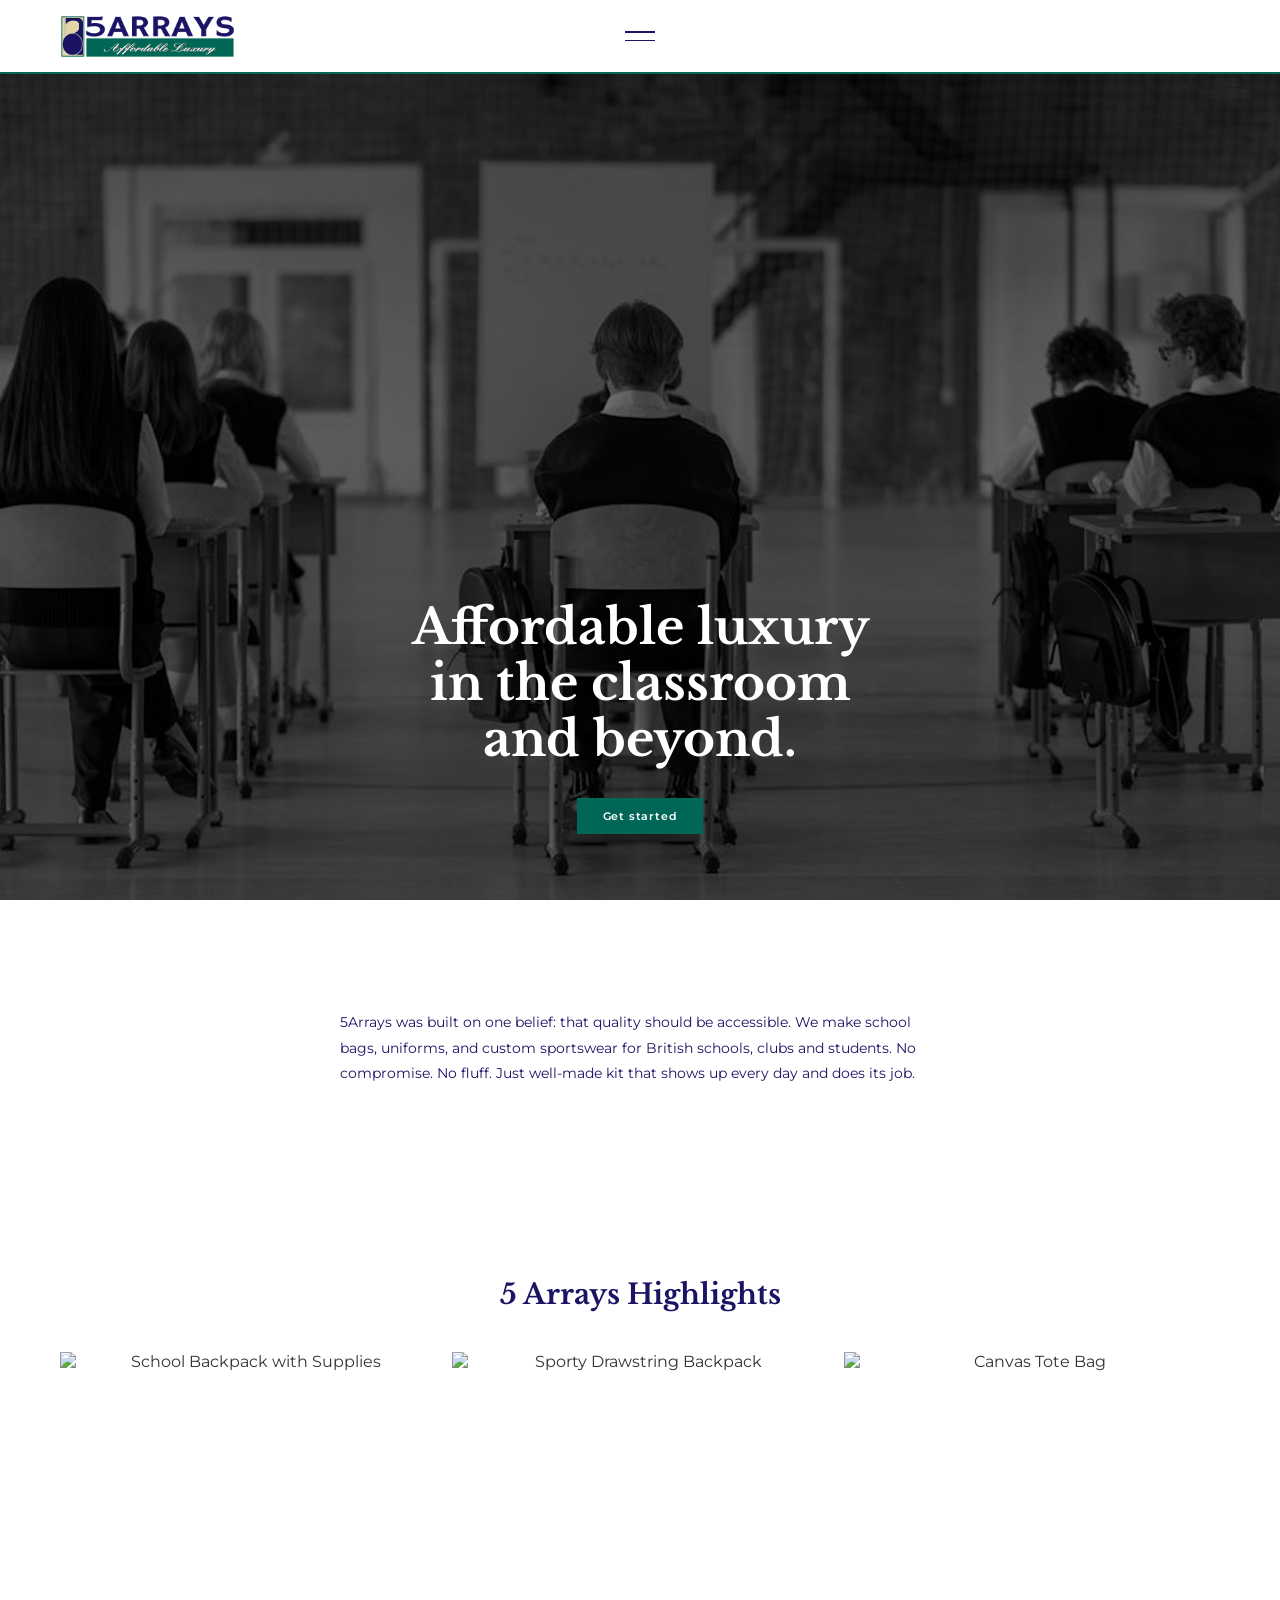
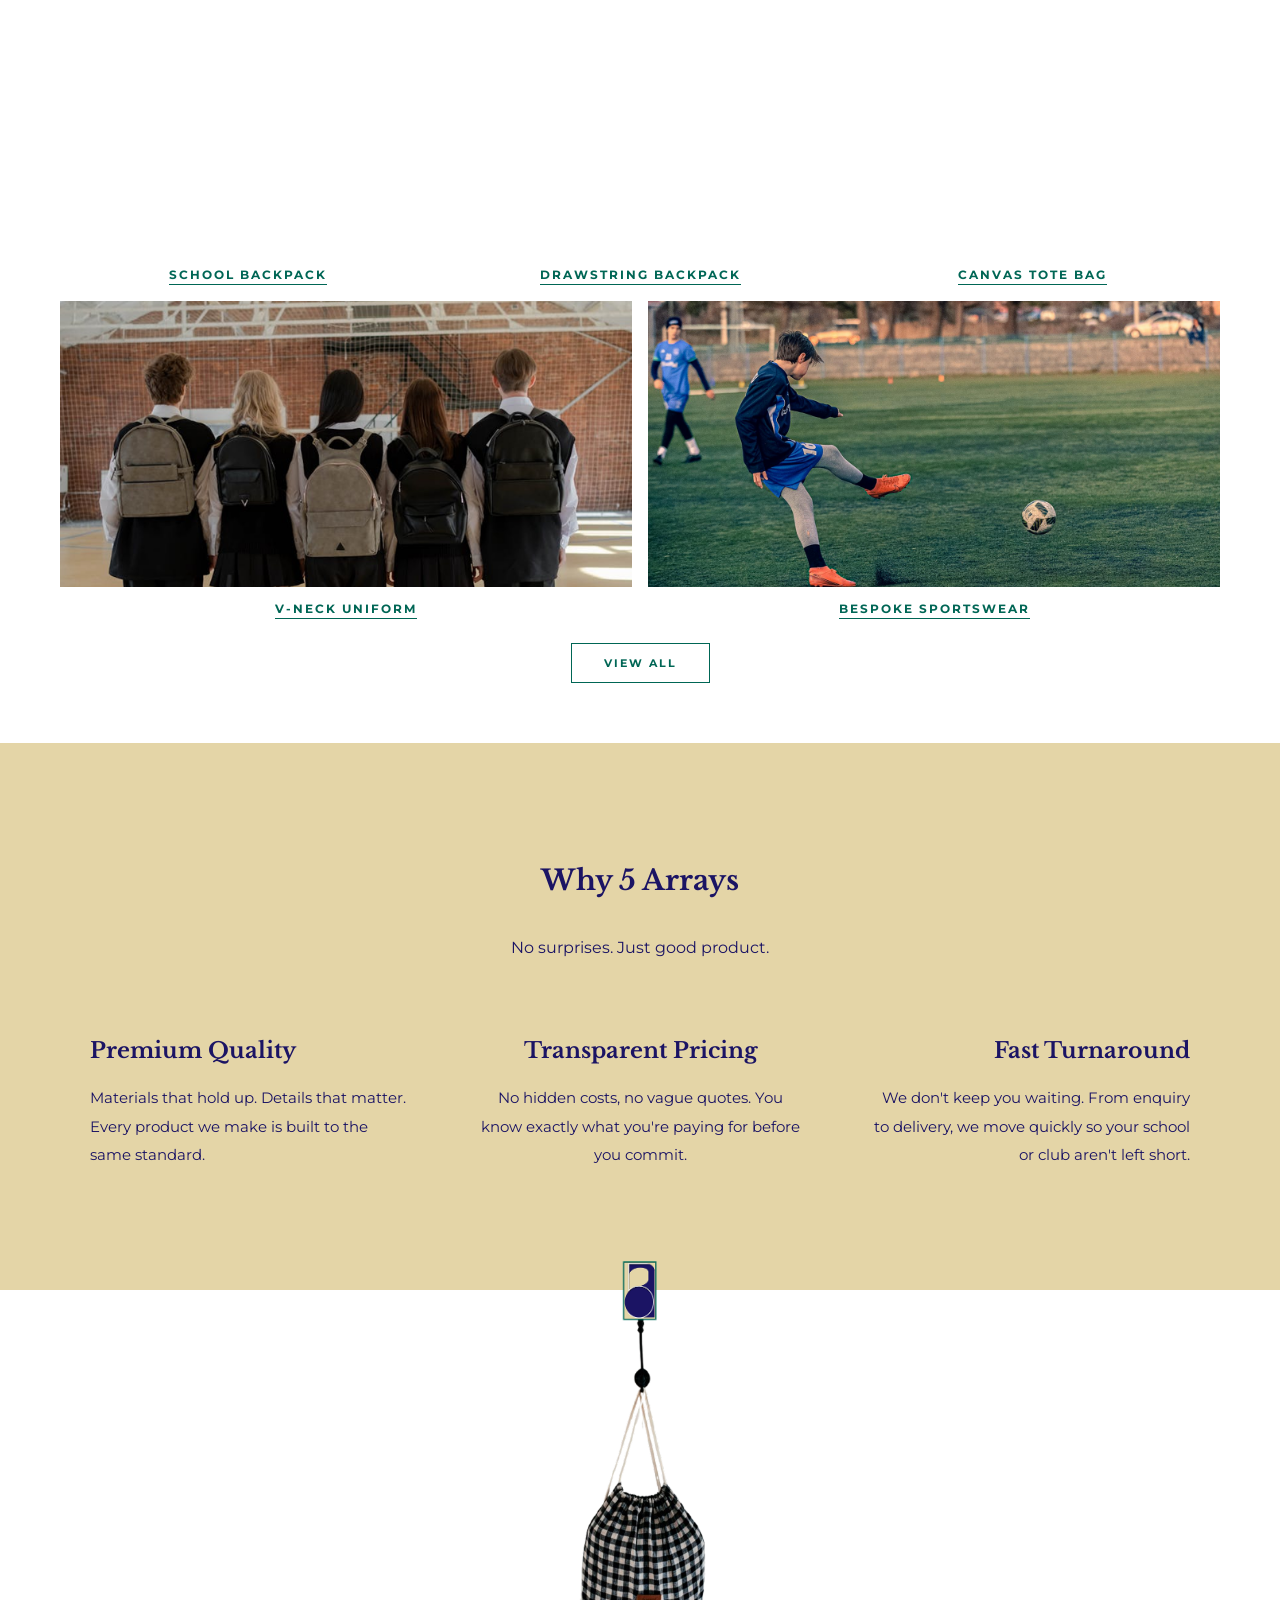
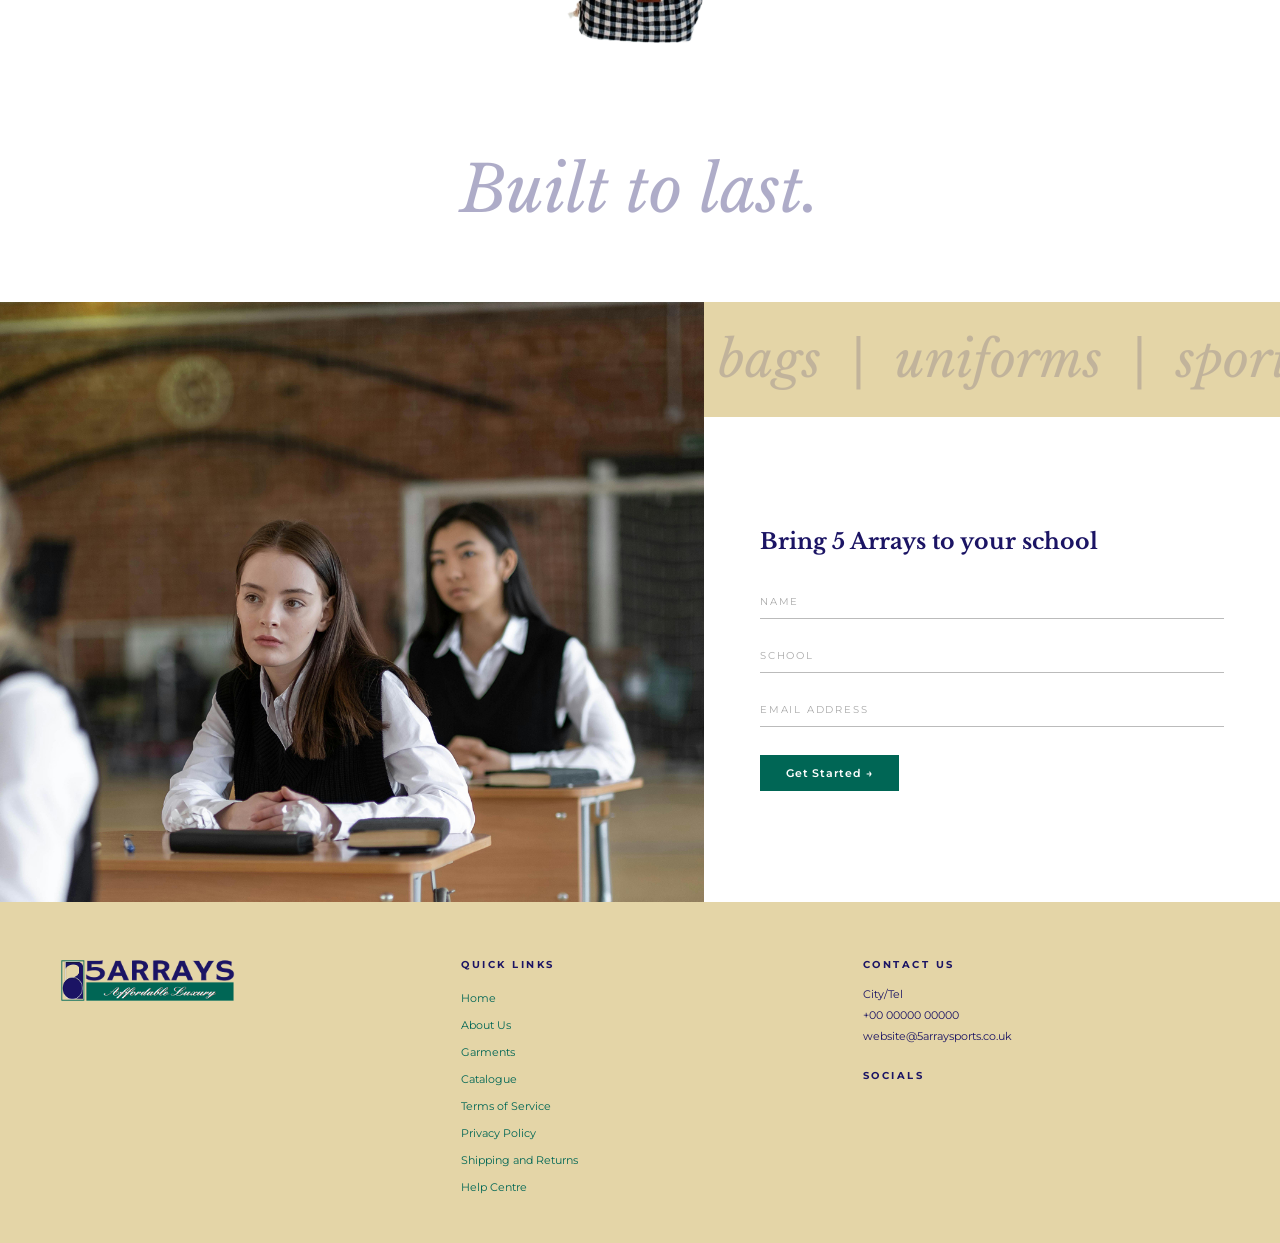
==== index.html @ 2df1a50a "Initial commit — 5 Arrays home page Full home page build: hero, highlights (Pexels bag photos), why " ====
<!DOCTYPE html>
<html lang="en">
<head>
  <meta charset="UTF-8">
  <meta name="viewport" content="width=device-width, initial-scale=1.0">
  <title>5 Arrays – Affordable Luxury</title>
  <link rel="icon" href="img/favicon.png" type="image/png">
  <link rel="preconnect" href="https://fonts.googleapis.com">
  <link rel="preconnect" href="https://fonts.gstatic.com" crossorigin>
  <link href="https://fonts.googleapis.com/css2?family=Libre+Baskerville:ital,wght@0,400;0,700;1,400&family=Montserrat:wght@300;400;500;600;700&display=swap" rel="stylesheet">
  <link rel="stylesheet" href="css/global.css">
  <link rel="stylesheet" href="css/home.css">
</head>
<body>

  <!-- ── NAV ── -->
  <nav class="nav">
    <div class="nav-logo">
      <img src="img/logo.png" alt="5 Arrays – Affordable Luxury">
    </div>
    <div class="nav-center">
      <button class="nav-hamburger" id="menuOpen" aria-label="Open navigation menu">
        <span></span>
        <span></span>
      </button>
    </div>
    <div class="nav-right"></div>
  </nav>

  <!-- ── MENU OVERLAY ── -->
  <div class="menu-overlay" id="menuOverlay" aria-hidden="true" role="dialog" aria-label="Navigation menu">

    <!-- White panel slides from top -->
    <div class="menu-panel">

      <!-- Left: portrait image -->
      <div class="menu-img">
        <img src="img/homeseven.png" alt="5 Arrays students in uniform">
      </div>

      <!-- Right: navigation links -->
      <nav class="menu-nav" aria-label="Main menu">
        <a href="index.html"   class="menu-link">Home</a>
        <a href="about.html"   class="menu-link">About Us</a>
        <a href="contact.html" class="menu-link">Contact Us</a>
        <a href="shop.html"    class="menu-link">Shop</a>
      </nav>

      <!-- Close button -->
      <button class="menu-close-btn" id="menuClose" aria-label="Close menu">Close</button>

    </div>

    <!-- Footer strip (floats at bottom, page shows through behind) -->
    <div class="menu-footer">
      <div class="menu-footer-logo">
        <img src="img/logo.png" alt="5 Arrays">
      </div>
      <span class="menu-footer-copy">© 2025 5 Arrays. Affordable Luxury.</span>
      <a href="#" class="menu-footer-social">Instagram</a>
    </div>

  </div>

  <!-- ── HERO ── -->
  <section class="hero">
    <img src="img/herobg.png" alt="Students in classroom">
    <div class="hero-overlay"></div>
    <div class="hero-content">
      <h1>Affordable luxury<br>in the classroom<br>and beyond.</h1>
      <a href="#" class="btn btn-green">Get started</a>
    </div>
  </section>

  <!-- ── ABOUT ── -->
  <section class="about">
    <p>5Arrays was built on one belief: that quality should be accessible. We make school bags, uniforms, and custom sportswear for British schools, clubs and students. No compromise. No fluff. Just well-made kit that shows up every day and does its job.</p>
  </section>

  <!-- ── HIGHLIGHTS ── -->
  <section class="highlights">
    <h2 class="section-label">5 Arrays Highlights</h2>

    <div class="h-grid-3">
      <div class="h-card">
        <img src="https://images.pexels.com/photos/28503359/pexels-photo-28503359.jpeg?auto=compress&cs=tinysrgb&w=800" alt="School Backpack with Supplies">
        <a href="shop.html" class="h-card-label">School Backpack</a>
      </div>
      <div class="h-card">
        <img src="https://images.pexels.com/photos/2905238/pexels-photo-2905238.jpeg?auto=compress&cs=tinysrgb&w=800" alt="Sporty Drawstring Backpack">
        <a href="shop.html" class="h-card-label">Drawstring Backpack</a>
      </div>
      <div class="h-card">
        <img src="https://images.pexels.com/photos/4068314/pexels-photo-4068314.jpeg?auto=compress&cs=tinysrgb&w=800" alt="Canvas Tote Bag">
        <a href="shop.html" class="h-card-label">Canvas Tote Bag</a>
      </div>
    </div>

    <div class="h-grid-2">
      <div class="h-card">
        <img src="img/homefour.png" alt="V-Neck Uniform">
        <a href="shop.html" class="h-card-label">V-Neck Uniform</a>
      </div>
      <div class="h-card">
        <img src="img/homefive.png" alt="Bespoke Sportswear">
        <a href="shop.html" class="h-card-label">Bespoke Sportswear</a>
      </div>
    </div>

    <div class="view-all">
      <a href="#">View all</a>
    </div>
  </section>

  <!-- ── WHY 5 ARRAYS ── -->
  <section class="why">
    <h2 class="section-label">Why 5 Arrays</h2>
    <p class="why-subtitle">No surprises. Just good product.</p>
    <div class="why-cols">
      <div class="why-col">
        <h3>Premium Quality</h3>
        <p>Materials that hold up. Details that matter. Every product we make is built to the same standard.</p>
      </div>
      <div class="why-col">
        <h3>Transparent Pricing</h3>
        <p>No hidden costs, no vague quotes. You know exactly what you're paying for before you commit.</p>
      </div>
      <div class="why-col">
        <h3>Fast Turnaround</h3>
        <p>We don't keep you waiting. From enquiry to delivery, we move quickly so your school or club aren't left short.</p>
      </div>
    </div>
    <img src="img/favicon.png" alt="" aria-hidden="true" class="why-divider-icon">
  </section>

  <!-- ── BUILT TO LAST ── -->
  <section class="built">
    <div class="built-product">
      <img src="img/homesix.png" alt="Gusset Drawstring Bag">
    </div>
    <div class="built-text">
      <h2>Built to last.</h2>
    </div>
  </section>

  <!-- ── SCHOOL + MARQUEE (two-column) ── -->
  <section class="school-block">

    <div class="school-img">
      <img src="img/homeseven.png" alt="Students at school">
    </div>

    <div class="school-right">

      <div class="marquee-band">
        <div class="marquee-track" id="marqueeTrack">
          <div class="marquee-half">
            <span>bags</span><span>|</span>
            <span>uniforms</span><span>|</span>
            <span>sportswear</span><span>|</span>
            <span>bags</span><span>|</span>
            <span>uniforms</span><span>|</span>
            <span>sportswear</span><span>|</span>
          </div>
          <div class="marquee-half" aria-hidden="true">
            <span>bags</span><span>|</span>
            <span>uniforms</span><span>|</span>
            <span>sportswear</span><span>|</span>
            <span>bags</span><span>|</span>
            <span>uniforms</span><span>|</span>
            <span>sportswear</span><span>|</span>
          </div>
        </div>
      </div>

      <div class="school-form-area">
        <h2>Bring 5 Arrays to your school</h2>
        <form class="school-form" onsubmit="return false;">
          <input class="field" type="text"  placeholder="Name">
          <input class="field" type="text"  placeholder="School">
          <input class="field" type="email" placeholder="Email Address">
          <button type="submit" class="btn btn-green">Get Started &rarr;</button>
        </form>
      </div>

    </div>
  </section>

  <!-- ── FOOTER ── -->
  <footer>
    <div class="footer-grid">

      <div class="footer-logo">
        <img src="img/logo.png" alt="5 Arrays">
      </div>

      <div>
        <p class="footer-col-title">Quick Links</p>
        <ul class="footer-links">
          <li><a href="#">Home</a></li>
          <li><a href="#">About Us</a></li>
          <li><a href="#">Garments</a></li>
          <li><a href="#">Catalogue</a></li>
          <li><a href="#">Terms of Service</a></li>
          <li><a href="#">Privacy Policy</a></li>
          <li><a href="#">Shipping and Returns</a></li>
          <li><a href="#">Help Centre</a></li>
        </ul>
      </div>

      <div>
        <p class="footer-col-title">Contact us</p>
        <div class="footer-contact">
          <p>City/Tel</p>
          <p>+00 00000 00000</p>
          <p>website@5arraysports.co.uk</p>
        </div>
        <div class="footer-socials">
          <p class="footer-col-title">Socials</p>
        </div>
      </div>

    </div>
  </footer>

  <script src="js/main.js"></script>

</body>
</html>
---- css/global.css ----
/* ============================================================
   GLOBAL.CSS — shared across all pages
   Variables · Reset · Typography · Nav · Menu Overlay · Footer · Buttons
   ============================================================ */

/* ── Variables ── */
:root {
  --blue:       #1B1464;
  --green:      #006655;
  --beige:      #E4D5A7;
  --text:       #555;
  --nav-height: 74px;
  --ease-menu:  cubic-bezier(0.76, 0, 0.24, 1);
}

/* ── Reset ── */
*, *::before, *::after {
  margin: 0;
  padding: 0;
  box-sizing: border-box;
}

html { scroll-behavior: smooth; }

body {
  font-family: 'Montserrat', sans-serif;
  color: #333;
  overflow-x: hidden;
}

img { display: block; max-width: 100%; }

a { text-decoration: none; }

p {
  color: var(--blue);
}

/* ── Buttons ── */
.btn {
  display: inline-block;
  padding: 11px 26px;
  font-family: 'Montserrat', sans-serif;
  font-size: 11px;
  font-weight: 600;
  letter-spacing: 0.8px;
  border: none;
  cursor: pointer;
  transition: background 0.2s;
}

.btn-green       { background: var(--green); color: #fff; }
.btn-green:hover { background: #00554a; }

.btn-outline {
  background: transparent;
  color: var(--green);
  border: 1px solid var(--green);
}
.btn-outline:hover {
  background: var(--green);
  color: #fff;
}

/* ── Section label ── */
.section-label {
  text-align: center;
  font-family: 'Libre Baskerville', serif;
  font-size: 28px;
  font-weight: 700;
  color: var(--blue);
  margin-bottom: 40px;
}


/* ════════════════════════════════════════
   NAV
   ════════════════════════════════════════ */
.nav {
  display: flex;
  align-items: center;
  justify-content: space-between;
  padding: 0 60px;
  background: #fff;
  border-bottom: 2px solid var(--green);
  position: relative;
  z-index: 100;
  height: var(--nav-height);
}

/* Logo — left */
.nav-logo img { height: 44px; }

/* Hamburger — absolute centre */
.nav-center {
  position: absolute;
  left: 50%;
  top: 50%;
  transform: translate(-50%, -50%);
}

.nav-hamburger {
  background: none;
  border: none;
  cursor: pointer;
  padding: 10px;
  display: flex;
  flex-direction: column;
  gap: 7px;
  align-items: center;
}

.nav-hamburger span {
  display: block;
  width: 30px;
  height: 1.5px;
  background: var(--blue);
  transition: transform 0.4s var(--ease-menu), opacity 0.25s ease;
}

/* Hamburger → X when menu is open */
.nav-hamburger.is-open span:nth-child(1) {
  transform: translateY(4.25px) rotate(45deg);
}
.nav-hamburger.is-open span:nth-child(2) {
  transform: translateY(-4.25px) rotate(-45deg);
}

/* Right placeholder keeps logo centred via space-between */
.nav-right {
  width: 44px; /* matches logo height so flex balances */
}


/* ════════════════════════════════════════
   MENU OVERLAY
   ════════════════════════════════════════ */
.menu-overlay {
  position: fixed;
  inset: 0;
  z-index: 500;
  pointer-events: none;
  visibility: hidden;
}

.menu-overlay.is-open {
  pointer-events: all;
  visibility: visible;
}

/* ── White panel (top ~58 vh) ── */
.menu-panel {
  position: absolute;
  top: 0;
  left: 0;
  right: 0;
  height: 58vh;
  min-height: 380px;
  background: #fff;
  display: flex;
  align-items: flex-start;
  padding: 32px 60px;
  gap: 0;
  /* Slide in from top */
  transform: translateY(-101%);
  transition: transform 0.75s var(--ease-menu);
  overflow: hidden;
}

.menu-overlay.is-open .menu-panel {
  transform: translateY(0);
}

/* Delay slide-out slightly so links fade first */
.menu-overlay.is-closing .menu-panel {
  transition-delay: 0.18s;
}

/* ── Left: portrait image ── */
.menu-img {
  flex: 0 0 auto;
  width: 150px;
  margin-top: 8px;
}

.menu-img img {
  width: 150px;
  height: 210px;
  object-fit: cover;
  object-position: center top;
  opacity: 0;
  transform: scale(0.94);
  transition: opacity 0.55s ease 0.38s, transform 0.55s var(--ease-menu) 0.38s;
}

.menu-overlay.is-open .menu-img img {
  opacity: 1;
  transform: scale(1);
}

.menu-overlay.is-closing .menu-img img {
  opacity: 0;
  transform: scale(0.94);
  transition-delay: 0s;
}

/* ── Right: nav links ── */
.menu-nav {
  flex: 1;
  display: flex;
  flex-direction: column;
  justify-content: flex-start;
  padding-left: 80px;
  padding-top: 6px;
}

.menu-link {
  display: block;
  font-family: 'Montserrat', sans-serif;
  font-size: clamp(40px, 5vw, 80px);
  font-weight: 800;
  text-transform: uppercase;
  letter-spacing: -1px;
  white-space: nowrap;
  color: #c8c8c8;
  line-height: 1.1;
  /* Animate in: slide up + fade */
  opacity: 0;
  transform: translateY(55px);
  transition:
    transform 0.65s var(--ease-menu),
    opacity   0.65s ease,
    color     0.22s ease;
}

/* Staggered entrance */
.menu-overlay.is-open .menu-link:nth-child(1) { opacity: 1; transform: translateY(0); transition-delay: 0.10s; }
.menu-overlay.is-open .menu-link:nth-child(2) { opacity: 1; transform: translateY(0); transition-delay: 0.17s; }
.menu-overlay.is-open .menu-link:nth-child(3) { opacity: 1; transform: translateY(0); transition-delay: 0.24s; }
.menu-overlay.is-open .menu-link:nth-child(4) { opacity: 1; transform: translateY(0); transition-delay: 0.31s; }

/* Staggered exit */
.menu-overlay.is-closing .menu-link { opacity: 0; transform: translateY(20px); transition-delay: 0s !important; }

/* Hover: hovered = brand blue, siblings = dim */
.menu-nav:hover .menu-link               { color: #d4d4d4; }
.menu-nav       .menu-link:hover         { color: var(--blue); }

/* ── Close button ── */
.menu-close-btn {
  position: absolute;
  top: 32px;
  right: 60px;
  background: none;
  border: none;
  cursor: pointer;
  font-family: 'Montserrat', sans-serif;
  font-size: 10px;
  font-weight: 700;
  letter-spacing: 2.5px;
  text-transform: uppercase;
  color: var(--blue);
  opacity: 0;
  transition: opacity 0.3s ease 0.45s, color 0.2s ease;
}

.menu-close-btn:hover          { color: var(--green); }
.menu-overlay.is-open .menu-close-btn  { opacity: 1; }
.menu-overlay.is-closing .menu-close-btn { opacity: 0; transition-delay: 0s; }

/* ── Footer strip (floats at viewport bottom, page shows through) ── */
.menu-footer {
  position: absolute;
  bottom: 28px;
  left: 60px;
  right: 60px;
  display: flex;
  justify-content: space-between;
  align-items: center;
  opacity: 0;
  transition: opacity 0.4s ease 0.5s;
}

.menu-overlay.is-open    .menu-footer { opacity: 1; }
.menu-overlay.is-closing .menu-footer { opacity: 0; transition-delay: 0s; }

.menu-footer-logo img {
  height: 28px;
}

.menu-footer-copy,
.menu-footer-social {
  font-family: 'Montserrat', sans-serif;
  font-size: 9px;
  font-weight: 600;
  letter-spacing: 2px;
  text-transform: uppercase;
  color: rgba(255, 255, 255, 0.75);
}

.menu-footer-social:hover { color: #fff; }


/* ════════════════════════════════════════
   FOOTER
   ════════════════════════════════════════ */
footer {
  background: var(--beige);
  padding: 56px 60px 40px;
  color: var(--blue);
}

.footer-grid {
  display: grid;
  grid-template-columns: 1fr 1fr 1fr;
  gap: 44px;
  align-items: start;
}

.footer-logo img {
  height: 44px;
}

.footer-col-title {
  font-family: 'Montserrat', sans-serif;
  font-size: 10px;
  font-weight: 700;
  letter-spacing: 2.5px;
  text-transform: uppercase;
  color: var(--blue);
  margin-bottom: 16px;
}

.footer-links { list-style: none; }

.footer-links li { margin-bottom: 8px; }

.footer-links a {
  font-family: 'Montserrat', sans-serif;
  font-size: 11px;
  color: var(--green);
  transition: opacity 0.2s;
}

.footer-links a:hover { opacity: 0.75; }

.footer-contact p {
  font-family: 'Montserrat', sans-serif;
  font-size: 11px;
  color: var(--blue) !important;
  margin-bottom: 7px;
}

.footer-socials { margin-top: 26px; }
---- css/home.css ----
/* ============================================================
   HOME.CSS — styles specific to index.html (home page)
   Hero · About · Highlights · Why · Built · School · Marquee
   ============================================================ */

/* ── HERO ── */
.hero {
  position: relative;
  height: calc(100vh - var(--nav-height));
  min-height: 500px;
  overflow: hidden;
}

.hero > img {
  width: 100%;
  height: 100%;
  object-fit: cover;
  object-position: center top;
}

.hero-overlay {
  position: absolute;
  inset: 0;
  background: rgba(0, 0, 0, 0.38);
}

.hero-content {
  position: absolute;
  bottom: 8%;
  left: 50%;
  transform: translateX(-50%);
  color: #fff;
  text-align: center;
  width: 90%;
  max-width: 860px;
}

.hero-content h1 {
  font-family: 'Libre Baskerville', serif;
  font-size: clamp(38px, 3.8vw, 62px);
  font-weight: 700;
  line-height: 1.15;
  margin-bottom: 30px;
}

/* ── ABOUT ── */
.about {
  padding: 110px 60px;
  display: flex;
  justify-content: center;
}

.about p {
  max-width: 600px;
  font-family: 'Montserrat', sans-serif;
  font-size: 13.5px;
  line-height: 1.9;
}

/* ── HIGHLIGHTS ── */
.highlights {
  padding: 80px 60px 60px;
}

/* 3-column square grid */
.h-grid-3 {
  display: grid;
  grid-template-columns: repeat(3, 1fr);
  gap: 16px;
  margin-bottom: 16px;
}

/* 2-column landscape grid */
.h-grid-2 {
  display: grid;
  grid-template-columns: repeat(2, 1fr);
  gap: 16px;
  margin-bottom: 24px;
}

.h-card { text-align: center; }

.h-card img {
  width: 100%;
  object-fit: cover;
}

.h-grid-3 .h-card img { aspect-ratio: 3 / 4; }
.h-grid-2 .h-card img { aspect-ratio: 16 / 8; }

.h-card-label {
  display: inline-block;
  font-family: 'Montserrat', sans-serif;
  font-size: 12px;
  font-weight: 700;
  letter-spacing: 2px;
  text-transform: uppercase;
  color: var(--green);
  border-bottom: 1px solid var(--green);
  padding-bottom: 2px;
  margin-top: 14px;
  transition: color 0.2s, border-color 0.2s;
}

.h-card-label:hover {
  color: var(--blue);
  border-color: var(--blue);
}

.view-all { text-align: center; }

.view-all a {
  display: inline-block;
  font-family: 'Montserrat', sans-serif;
  font-size: 11px;
  font-weight: 700;
  letter-spacing: 2px;
  text-transform: uppercase;
  padding: 12px 32px;
  color: var(--green);
  border: 1.5px solid var(--green);
  transition: background 0.2s, color 0.2s;
}

.view-all a:hover {
  background: var(--green);
  color: #fff;
}

/* ── WHY 5 ARRAYS ── */
.why {
  background: var(--beige);
  padding: 120px 80px;
  position: relative;
  overflow: visible;
  z-index: 1;
}

.why-divider-icon {
  position: absolute;
  bottom: 0;
  left: 50%;
  transform: translate(-50%, 50%);
  width: 64px;
  height: 64px;
  object-fit: contain;
  z-index: 20;
}

.why-subtitle {
  text-align: center;
  font-family: 'Montserrat', sans-serif;
  font-size: 16px;
  color: var(--blue);
  margin-bottom: 80px;
}

.why-cols {
  display: grid;
  grid-template-columns: repeat(3, 1fr);
  gap: 70px;
  max-width: 1100px;
  margin: 0 auto;
}

.why-col h3 {
  font-family: 'Libre Baskerville', serif;
  font-size: 22px;
  font-weight: 700;
  color: var(--blue);
  margin-bottom: 20px;
}

.why-col p {
  font-family: 'Montserrat', sans-serif;
  font-size: 15px;
  line-height: 1.9;
  color: var(--blue);
}

/* Column text alignment */
.why-col:nth-child(1) { text-align: left; }
.why-col:nth-child(2) { text-align: center; }
.why-col:nth-child(3) { text-align: right; }

@media (max-width: 768px) {
  .why-cols {
    grid-template-columns: 1fr;
    gap: 48px;
  }
  .why-col:nth-child(1),
  .why-col:nth-child(2),
  .why-col:nth-child(3) {
    text-align: justify;
  }
}

/* ── BUILT TO LAST ── */
.built {
  background: #fff;
  padding: 32px 60px 80px;
  display: flex;
  flex-direction: column;
  align-items: center;
  justify-content: center;
  gap: 40px;
  min-height: 500px;
  overflow: hidden;
  position: relative;
}

.built-product {
  display: flex;
  justify-content: center;
  margin-top: -24px;
}

.built-product img {
  height: 420px;
  width: auto;
  object-fit: contain;
}

.built-text {
  text-align: center;
}

.built-text h2 {
  font-family: 'Libre Baskerville', serif;
  font-style: italic;
  font-weight: 400;
  font-size: clamp(40px, 5vw, 72px);
  color: var(--blue);
  opacity: 0.35;
  line-height: 1;
}

/* ── SCHOOL + MARQUEE — two-column ── */
.school-block {
  display: grid;
  grid-template-columns: 55% 45%;
  height: 600px;
  max-height: 600px;
}

/* Left: tall photo */
.school-img {
  overflow: hidden;
}

.school-img img {
  width: 100%;
  height: 100%;
  object-fit: cover;
  object-position: center top;
}

/* Right: marquee + form stacked */
.school-right {
  display: flex;
  flex-direction: column;
}

/* Marquee band */
.marquee-band {
  overflow: hidden;
  padding: 26px 0;
  background: var(--beige);
  flex-shrink: 0;
}

.marquee-track {
  display: flex;
  width: max-content;
  animation: marquee-scroll 16s linear infinite;
}

.marquee-half {
  display: flex;
  flex-shrink: 0;
}

.marquee-half span {
  font-family: 'Libre Baskerville', serif;
  font-style: italic;
  font-size: 50px;
  color: var(--blue);
  opacity: 0.17;
  padding: 0 14px;
  white-space: nowrap;
}

@keyframes marquee-scroll {
  from { transform: translateX(0); }
  to   { transform: translateX(-50%); }
}

/* Form area */
.school-form-area {
  flex: 1;
  padding: 56px;
  display: flex;
  flex-direction: column;
  justify-content: center;
  background: #fff;
}

.school-form-area h2 {
  font-family: 'Libre Baskerville', serif;
  font-size: 22px;
  color: var(--blue);
  margin-bottom: 28px;
  line-height: 1.35;
}

.school-form .field {
  display: block;
  width: 100%;
  border: none;
  border-bottom: 1px solid #bbb;
  padding: 10px 0;
  font-family: 'Montserrat', sans-serif;
  font-size: 10px;
  letter-spacing: 1.8px;
  text-transform: uppercase;
  color: #333;
  background: transparent;
  outline: none;
  margin-bottom: 20px;
}

.school-form .field::placeholder { color: #aaa; }

.school-form .btn { margin-top: 8px; }
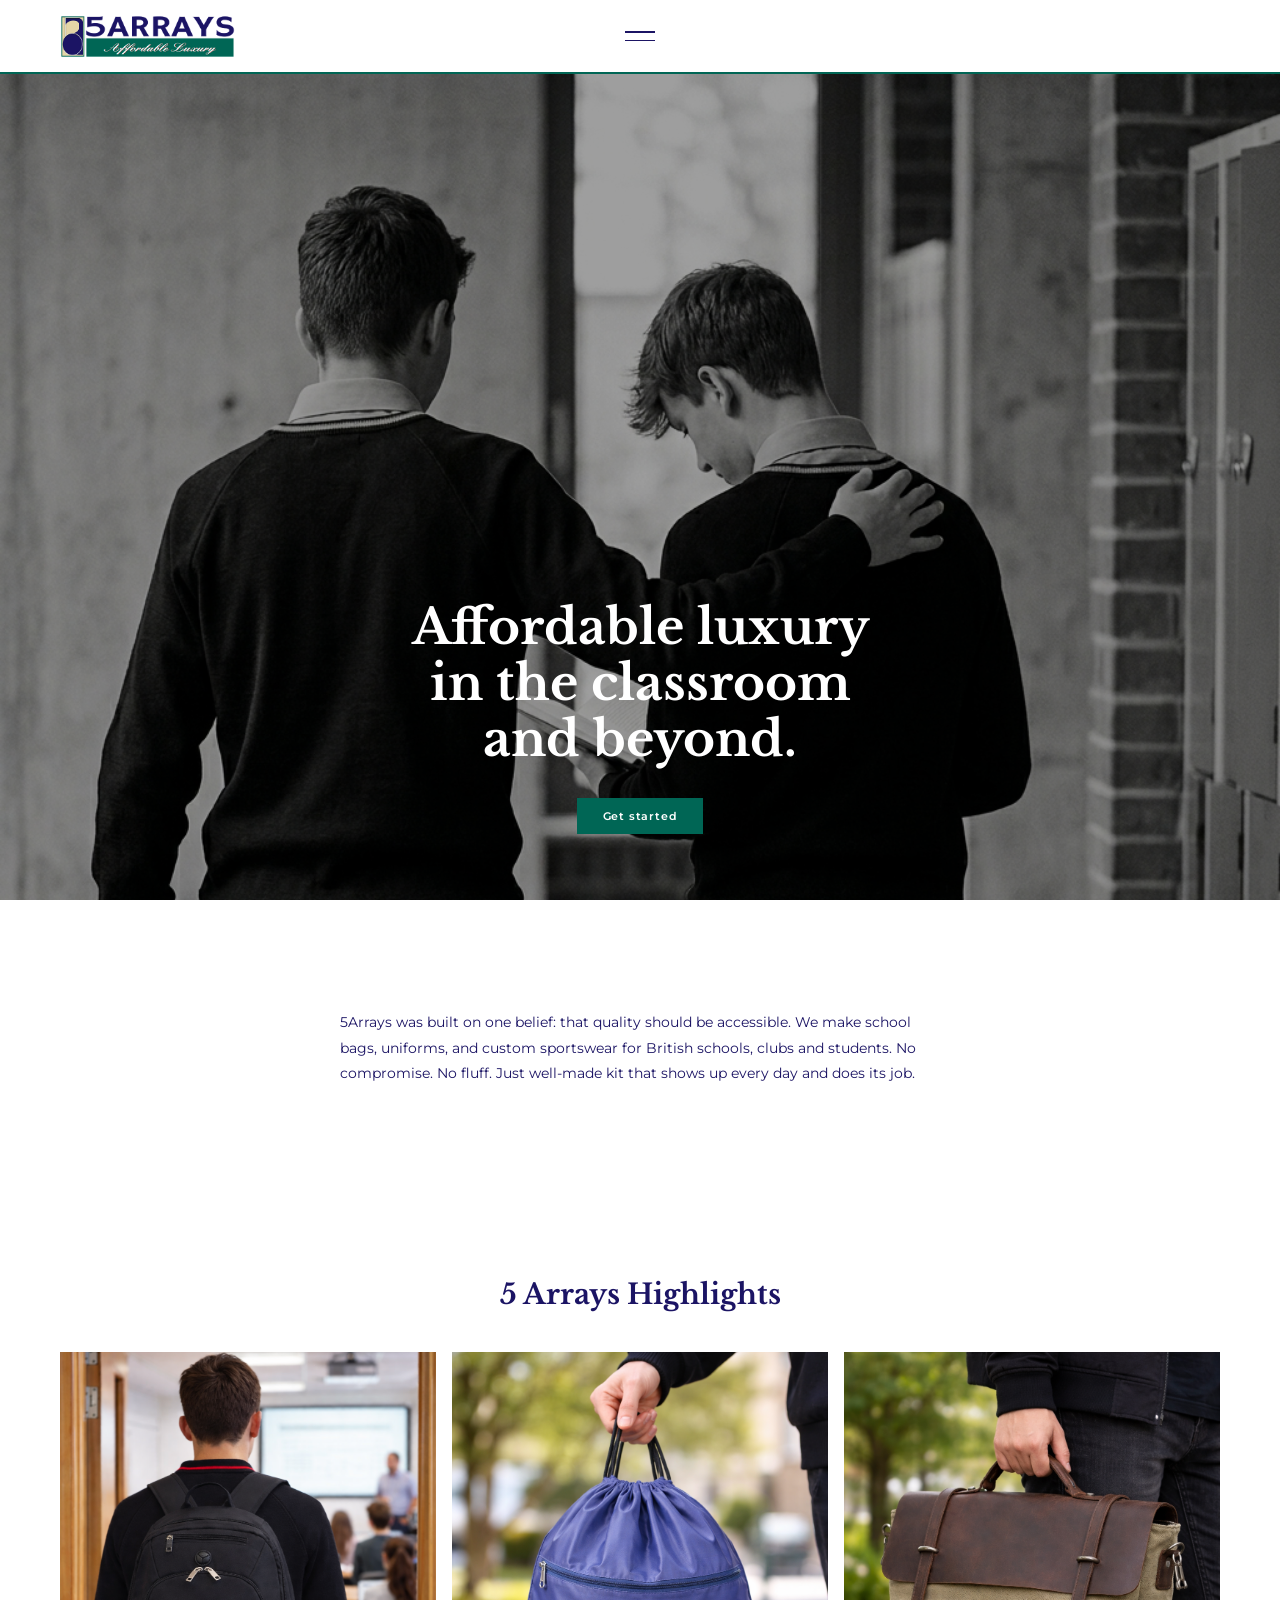
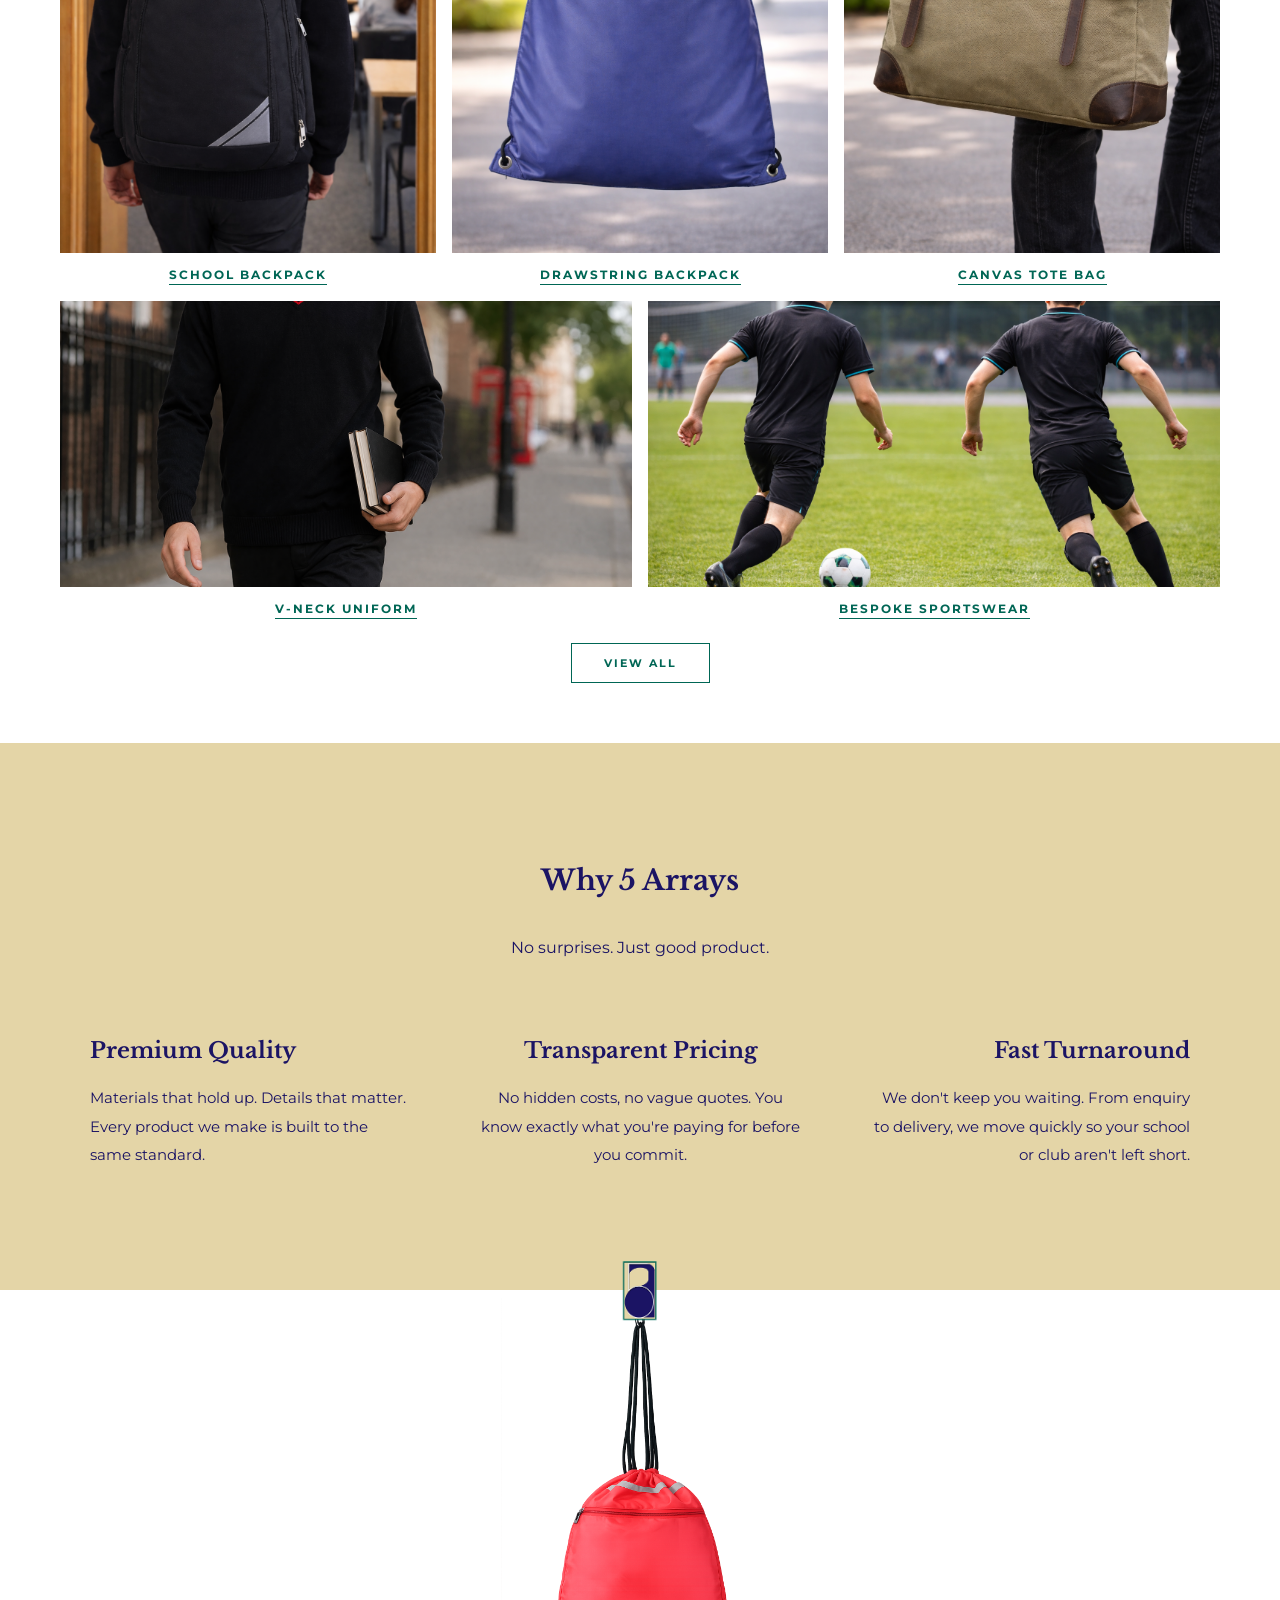
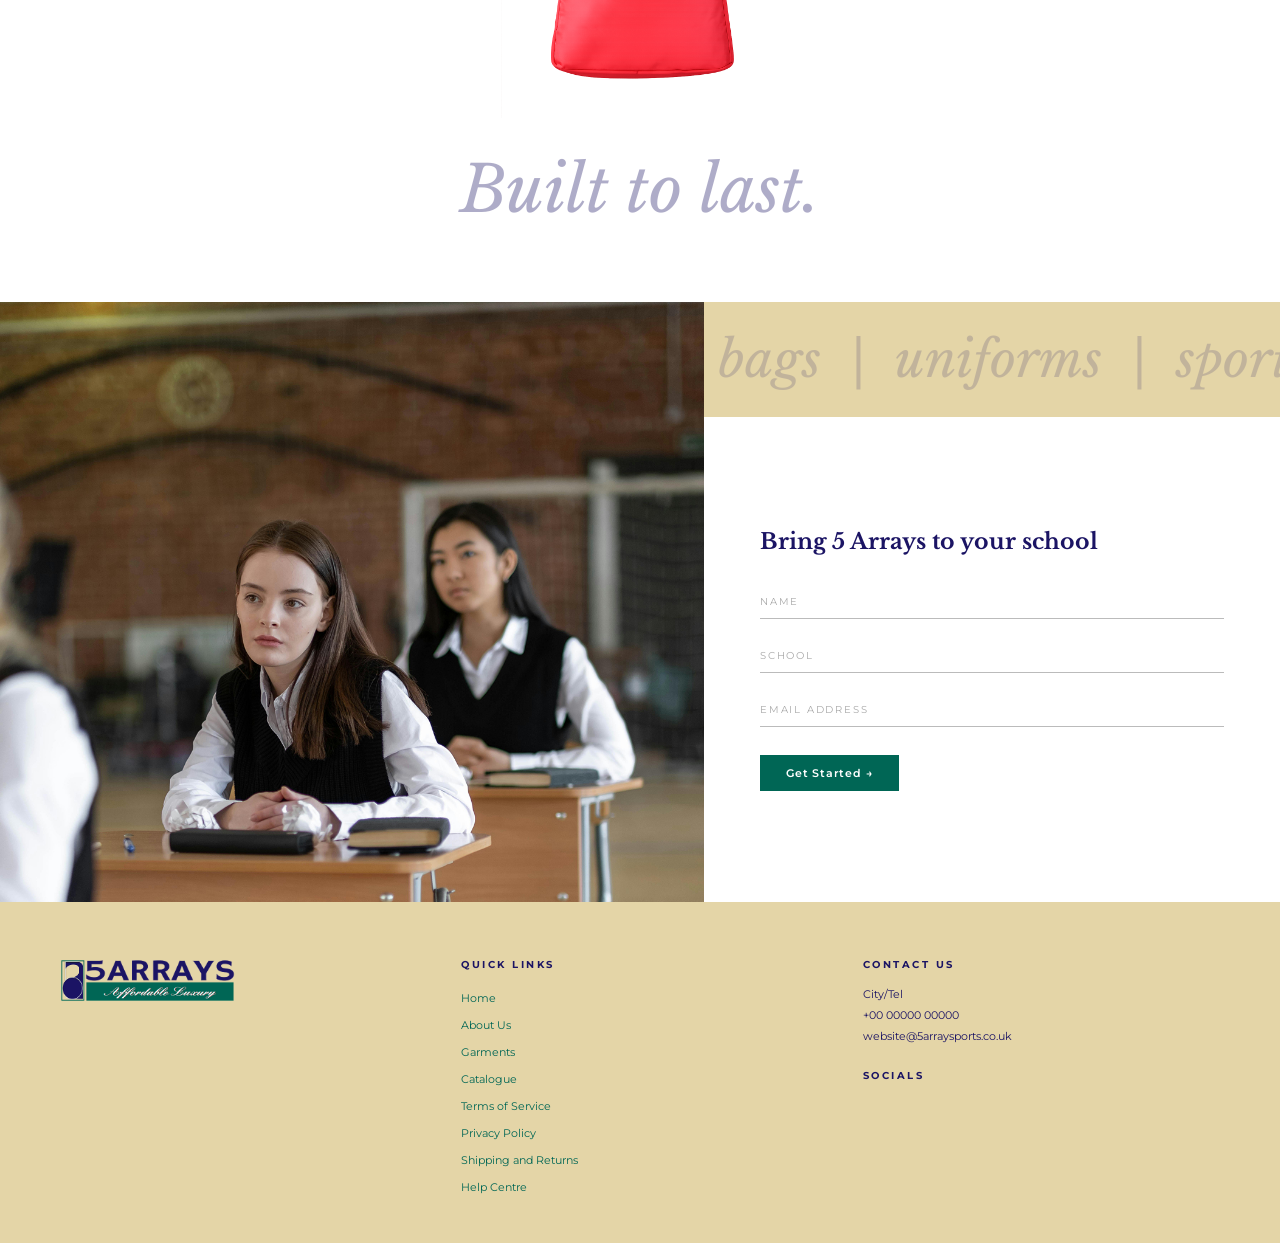
==== commit f6dc9ded: "Add homepage images and fix category page links - Push backpackshop, canvasshop, drawstringshop imag" ====
--- a/index.html
+++ b/index.html
@@ -83,15 +83,15 @@
 
     <div class="h-grid-3">
       <div class="h-card">
-        <img src="https://images.pexels.com/photos/28503359/pexels-photo-28503359.jpeg?auto=compress&cs=tinysrgb&w=800" alt="School Backpack with Supplies">
+        <img src="img/backpackshop.png" alt="School Backpack with Supplies">
         <a href="shop.html" class="h-card-label">School Backpack</a>
       </div>
       <div class="h-card">
-        <img src="https://images.pexels.com/photos/2905238/pexels-photo-2905238.jpeg?auto=compress&cs=tinysrgb&w=800" alt="Sporty Drawstring Backpack">
+        <img src="/img/drawstringshop.png" alt="Sporty Drawstring Backpack">
         <a href="shop.html" class="h-card-label">Drawstring Backpack</a>
       </div>
       <div class="h-card">
-        <img src="https://images.pexels.com/photos/4068314/pexels-photo-4068314.jpeg?auto=compress&cs=tinysrgb&w=800" alt="Canvas Tote Bag">
+        <img src="/img/canvasshop.png" alt="Canvas Tote Bag">
         <a href="shop.html" class="h-card-label">Canvas Tote Bag</a>
       </div>
     </div>
@@ -99,16 +99,16 @@
     <div class="h-grid-2">
       <div class="h-card">
         <img src="img/homefour.png" alt="V-Neck Uniform">
-        <a href="shop.html" class="h-card-label">V-Neck Uniform</a>
+        <a href="uniform.html" class="h-card-label">V-Neck Uniform</a>
       </div>
       <div class="h-card">
         <img src="img/homefive.png" alt="Bespoke Sportswear">
-        <a href="shop.html" class="h-card-label">Bespoke Sportswear</a>
+        <a href="sportswear.html" class="h-card-label">Bespoke Sportswear</a>
       </div>
     </div>
 
     <div class="view-all">
-      <a href="#">View all</a>
+      <a href="shop.html">View all</a>
     </div>
   </section>
 
--- a/css/global.css
+++ b/css/global.css
@@ -352,3 +352,68 @@
 }
 
 .footer-socials { margin-top: 26px; }
+
+
+/* ════════════════════════════════════════
+   RESPONSIVE — TABLET (≤1024px)
+   ════════════════════════════════════════ */
+@media (max-width: 1024px) {
+  .nav { padding: 0 32px; }
+
+  .menu-panel { padding: 32px 40px; }
+  .menu-nav { padding-left: 48px; }
+  .menu-close-btn { right: 40px; }
+  .menu-footer { left: 40px; right: 40px; }
+
+  .footer-grid { grid-template-columns: 1fr 1fr; gap: 36px; }
+}
+
+
+/* ════════════════════════════════════════
+   RESPONSIVE — MOBILE (≤768px)
+   ════════════════════════════════════════ */
+@media (max-width: 768px) {
+  :root { --nav-height: 60px; }
+
+  /* Nav */
+  .nav { padding: 0 20px; }
+  .nav-logo img { height: 36px; }
+  .nav-right { width: 36px; }
+
+  /* Menu overlay */
+  .menu-panel {
+    padding: 20px 20px;
+    height: 65vh;
+    flex-direction: column;
+    max-width: 100vw;
+    overflow-x: hidden;
+  }
+  .menu-img { display: none; }
+  .menu-nav {
+    padding-left: 0;
+    padding-top: 36px;
+    align-items: flex-start;
+    width: 100%;
+  }
+  .menu-link {
+    font-size: clamp(28px, 9vw, 48px);
+    letter-spacing: -0.5px;
+    white-space: normal;
+  }
+  .menu-close-btn {
+    position: static;
+    align-self: flex-end;
+    margin-bottom: 0;
+    opacity: 1 !important;
+    order: -1;
+  }
+  .menu-overlay.is-open .menu-close-btn { opacity: 1; }
+  .menu-footer { left: 20px; right: 20px; bottom: 16px; }
+
+  /* Footer */
+  .footer-grid {
+    grid-template-columns: 1fr;
+    gap: 32px;
+  }
+  footer { padding: 48px 24px 36px; }
+}
--- a/css/home.css
+++ b/css/home.css
@@ -183,17 +183,6 @@
 .why-col:nth-child(2) { text-align: center; }
 .why-col:nth-child(3) { text-align: right; }
 
-@media (max-width: 768px) {
-  .why-cols {
-    grid-template-columns: 1fr;
-    gap: 48px;
-  }
-  .why-col:nth-child(1),
-  .why-col:nth-child(2),
-  .why-col:nth-child(3) {
-    text-align: justify;
-  }
-}
 
 /* ── BUILT TO LAST ── */
 .built {
@@ -332,3 +321,57 @@
 .school-form .field::placeholder { color: #aaa; }
 
 .school-form .btn { margin-top: 8px; }
+
+
+/* ════════════════════════════════════════
+   RESPONSIVE — TABLET (≤1024px)
+   ════════════════════════════════════════ */
+@media (max-width: 1024px) {
+  .hero-content { max-width: 680px; }
+  .highlights { padding: 60px 32px 48px; }
+  .why { padding: 100px 48px; }
+  .why-cols { gap: 48px; }
+  .school-block { grid-template-columns: 50% 50%; }
+  .school-form-area { padding: 40px 32px; }
+}
+
+
+/* ════════════════════════════════════════
+   RESPONSIVE — MOBILE (≤768px)
+   ════════════════════════════════════════ */
+@media (max-width: 768px) {
+  /* Hero */
+  .hero { min-height: 420px; }
+  .hero-content { width: 92%; bottom: 10%; }
+  .hero-content h1 { margin-bottom: 20px; }
+
+  /* About */
+  .about { padding: 64px 24px; }
+
+  /* Highlights */
+  .highlights { padding: 48px 20px 40px; }
+  .h-grid-3 { grid-template-columns: 1fr; gap: 32px; }
+  .h-grid-2 { grid-template-columns: 1fr; gap: 24px; }
+  .h-grid-2 .h-card img { aspect-ratio: 16 / 9; }
+
+  /* Why */
+  .why { padding: 80px 24px 100px; }
+  .why-subtitle { font-size: 14px; margin-bottom: 48px; }
+  .why-cols { grid-template-columns: 1fr; gap: 48px; }
+  .why-col:nth-child(1),
+  .why-col:nth-child(2),
+  .why-col:nth-child(3) { text-align: justify; }
+  .why-col h3 { font-size: 18px; }
+  .why-col p  { font-size: 14px; }
+
+  /* Built */
+  .built { padding: 32px 24px 60px; min-height: auto; }
+  .built-product img { height: 280px; }
+
+  /* School block — stack vertically */
+  .school-block { grid-template-columns: minmax(0, 1fr); height: auto; max-height: none; overflow: hidden; }
+  .school-img { height: 300px; }
+  .school-form-area { padding: 40px 24px; }
+  .school-form-area h2 { font-size: 18px; }
+  .marquee-half span { font-size: 32px; }
+}
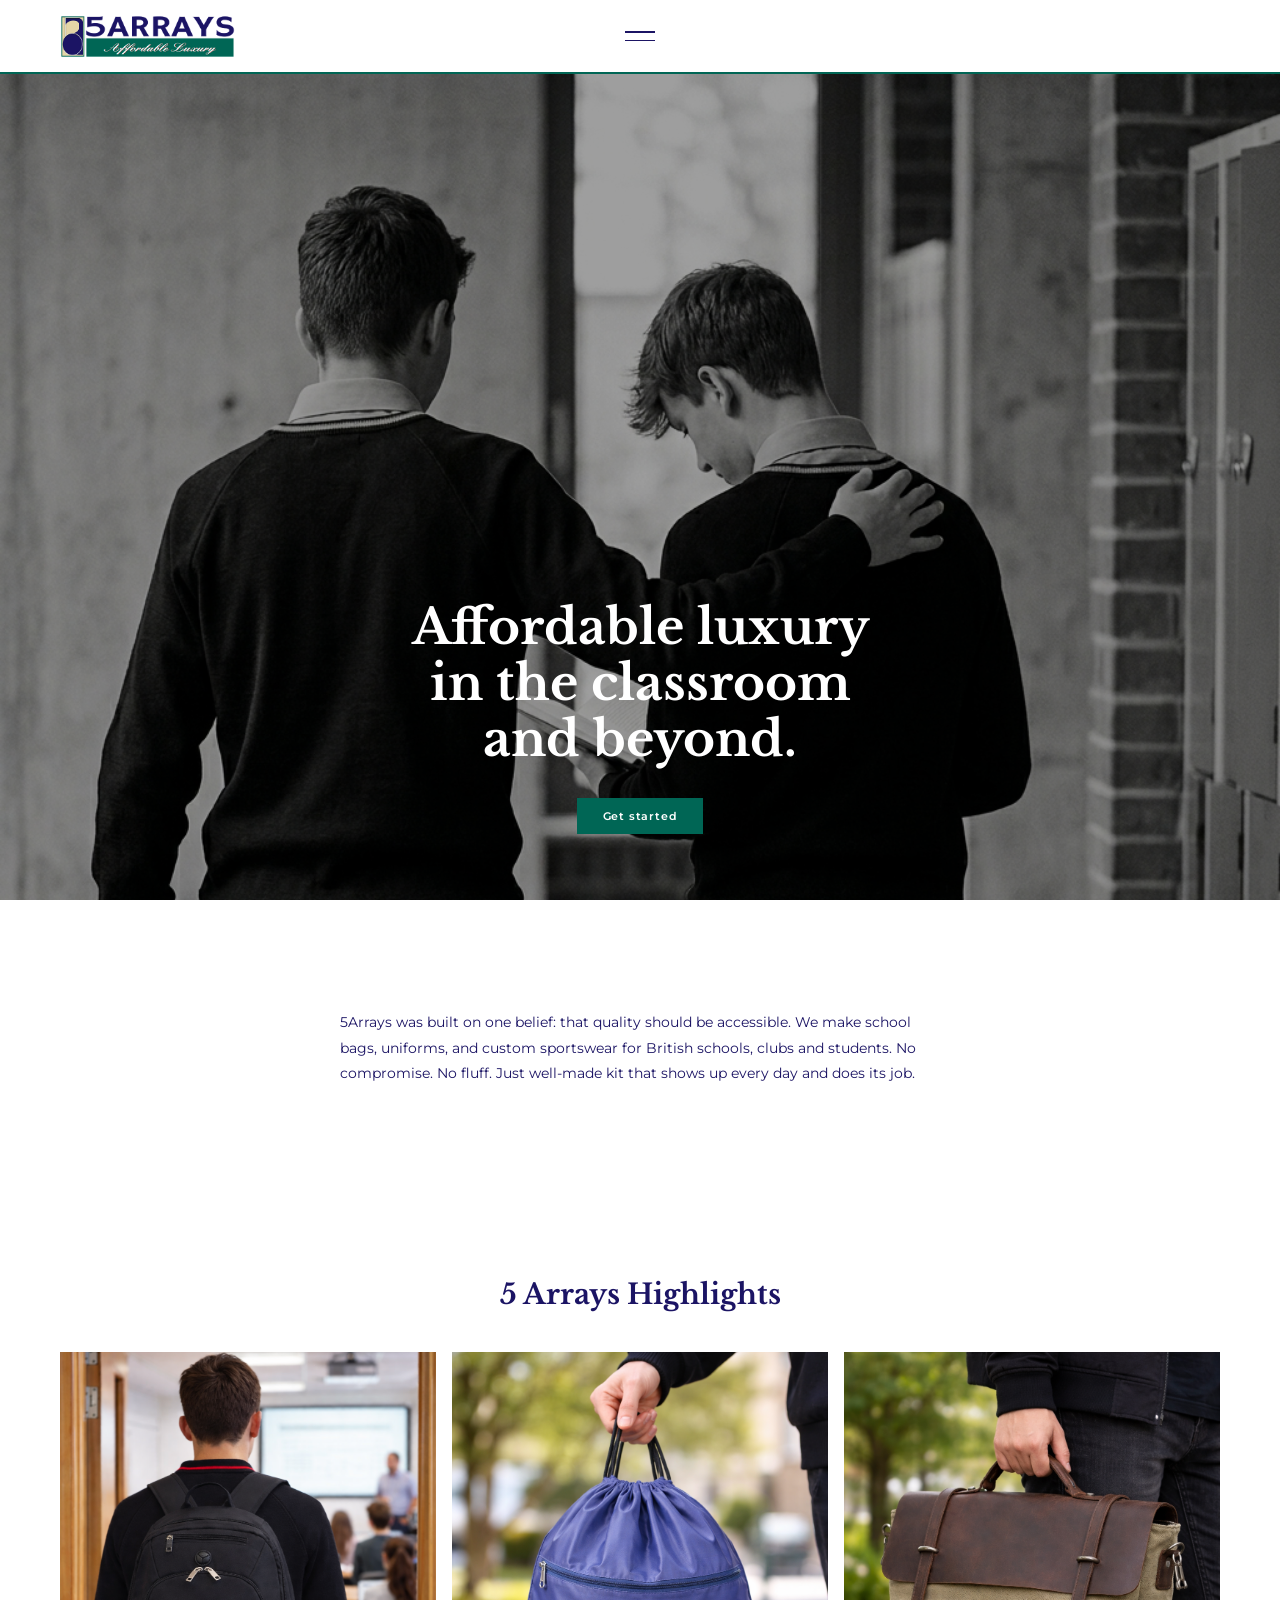
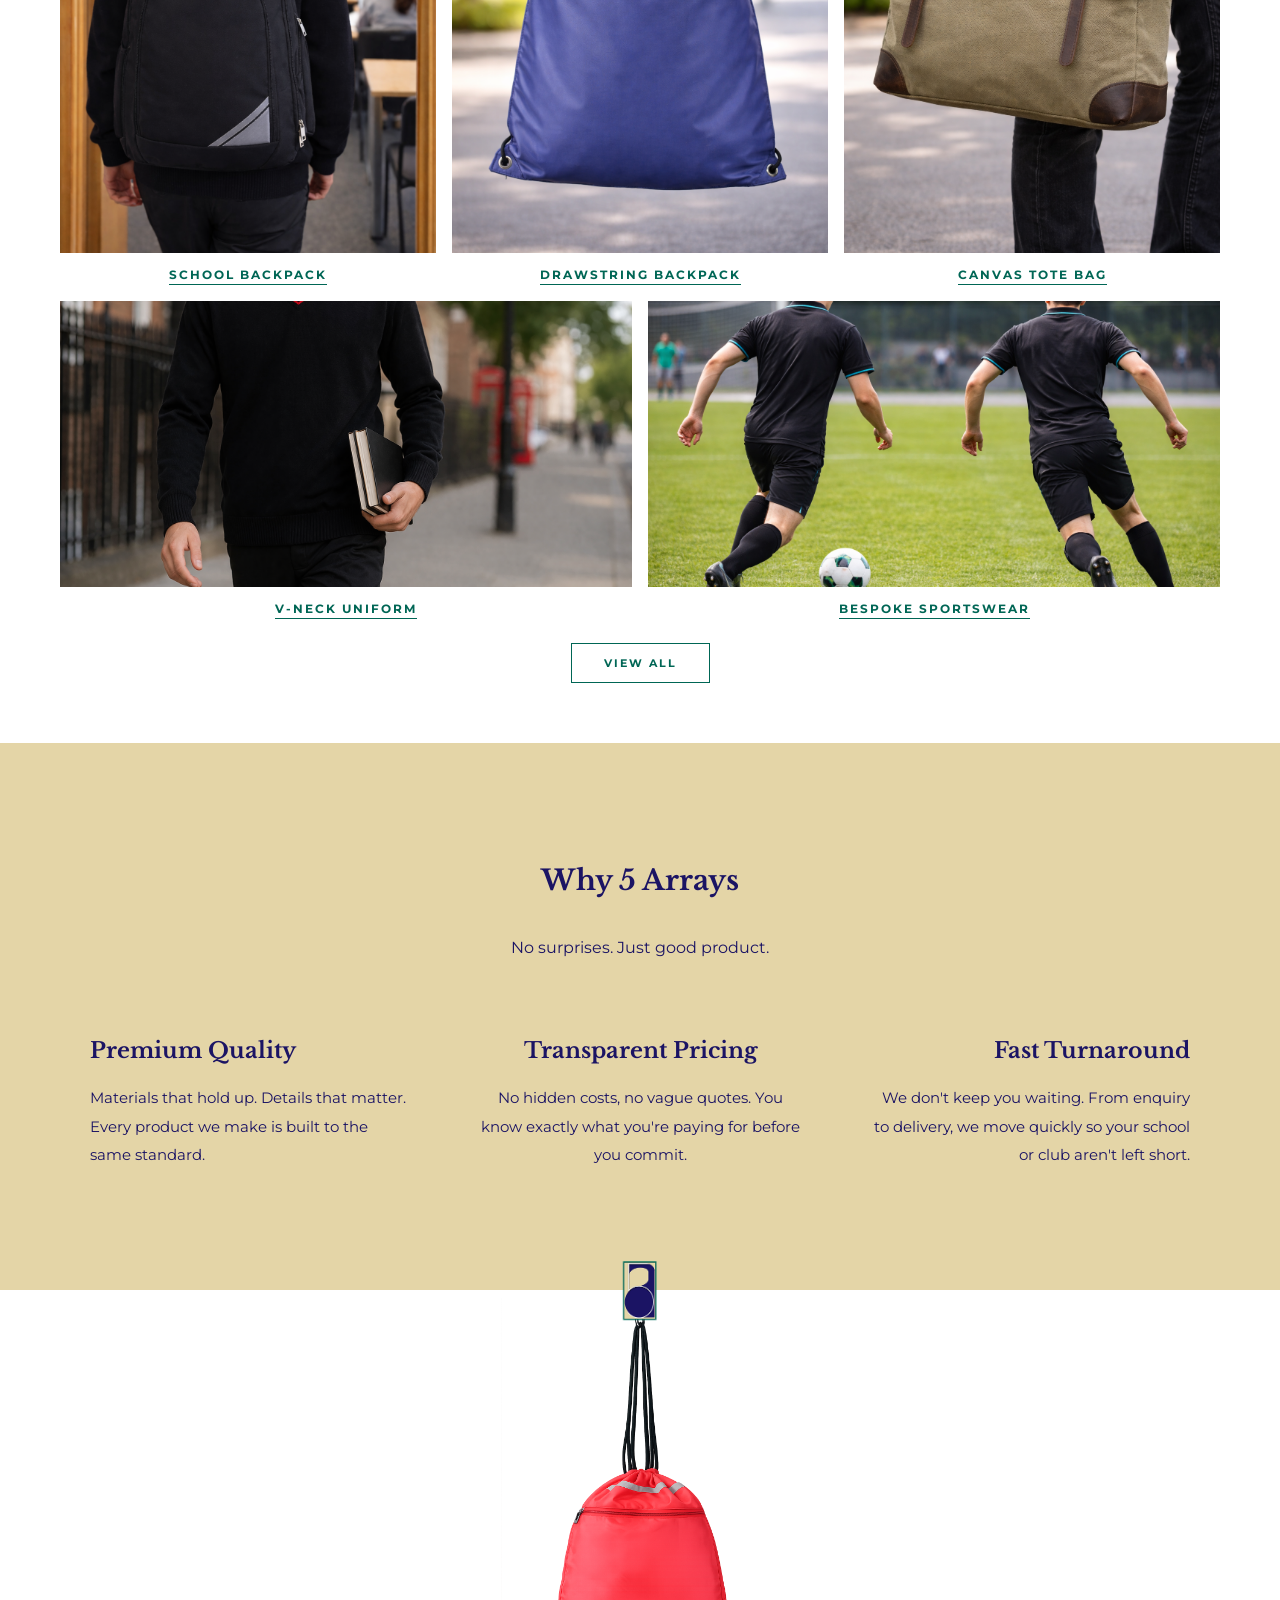
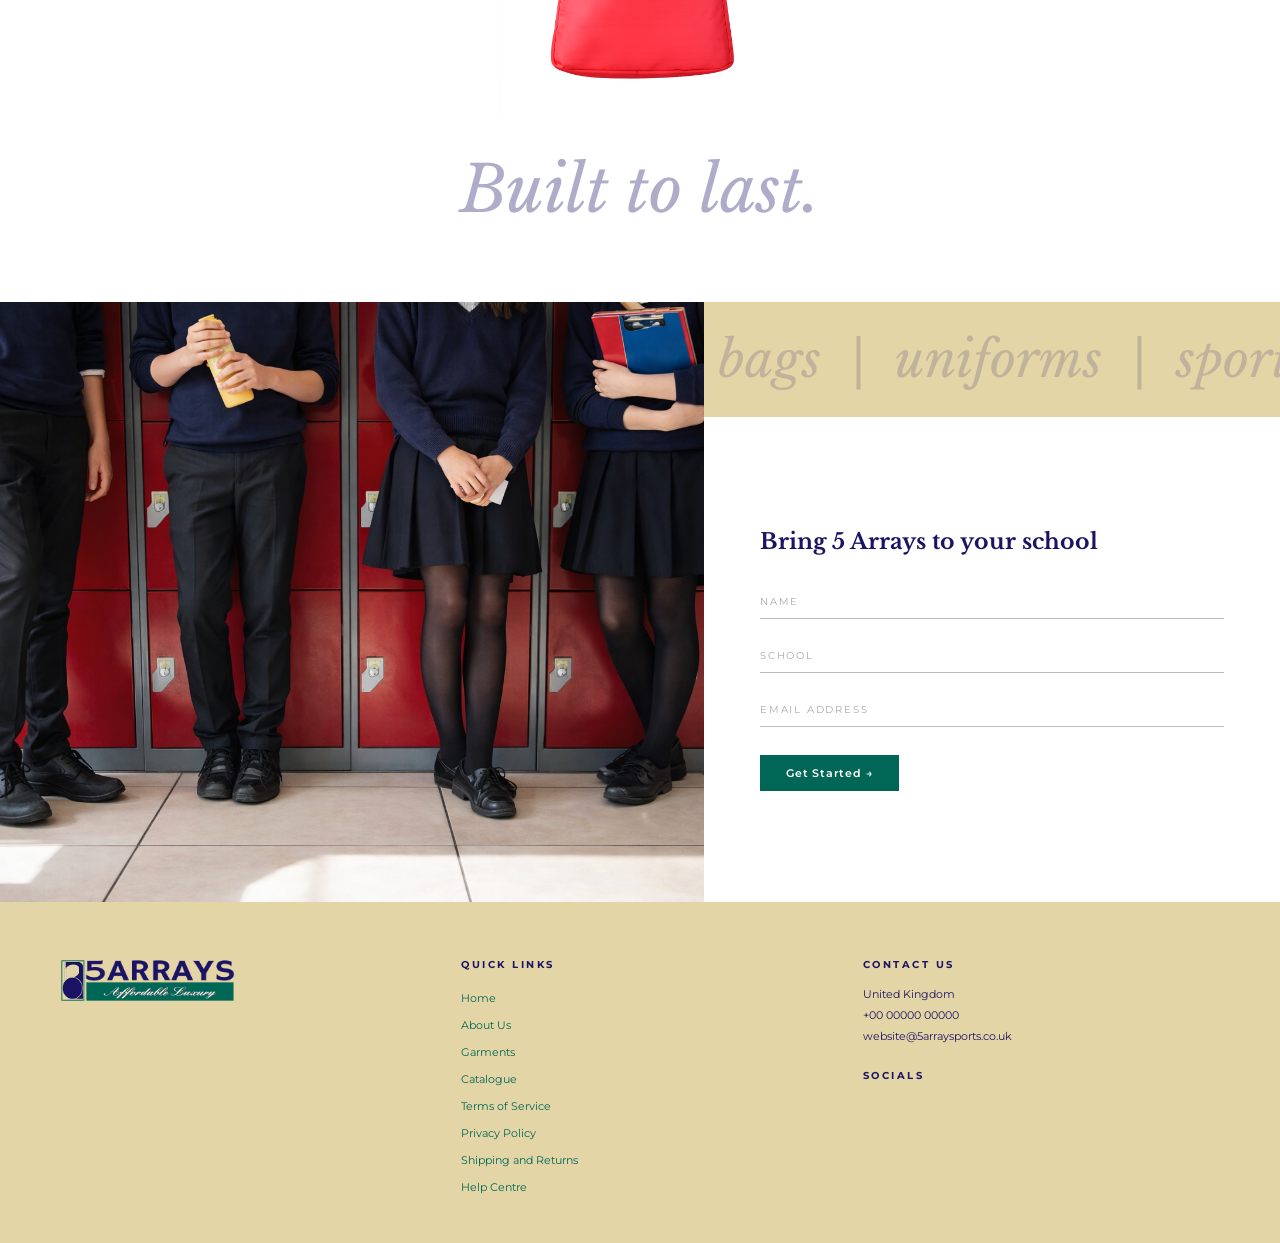
==== commit 5becb777: "Add contact page with form, Apps Script integration, linktree QR, and footer links Co-Authored-By: C" ====
--- a/index.html
+++ b/index.html
@@ -197,21 +197,21 @@
       <div>
         <p class="footer-col-title">Quick Links</p>
         <ul class="footer-links">
-          <li><a href="#">Home</a></li>
-          <li><a href="#">About Us</a></li>
-          <li><a href="#">Garments</a></li>
+          <li><a href="index.html">Home</a></li>
+          <li><a href="about.html">About Us</a></li>
+          <li><a href="shop.html">Garments</a></li>
           <li><a href="#">Catalogue</a></li>
           <li><a href="#">Terms of Service</a></li>
           <li><a href="#">Privacy Policy</a></li>
           <li><a href="#">Shipping and Returns</a></li>
-          <li><a href="#">Help Centre</a></li>
+          <li><a href="contact.html">Help Centre</a></li>
         </ul>
       </div>
 
       <div>
-        <p class="footer-col-title">Contact us</p>
+        <a href="contact.html" class="footer-col-title" style="display:block;">Contact us</a>
         <div class="footer-contact">
-          <p>City/Tel</p>
+          <p>United Kingdom</p>
           <p>+00 00000 00000</p>
           <p>website@5arraysports.co.uk</p>
         </div>
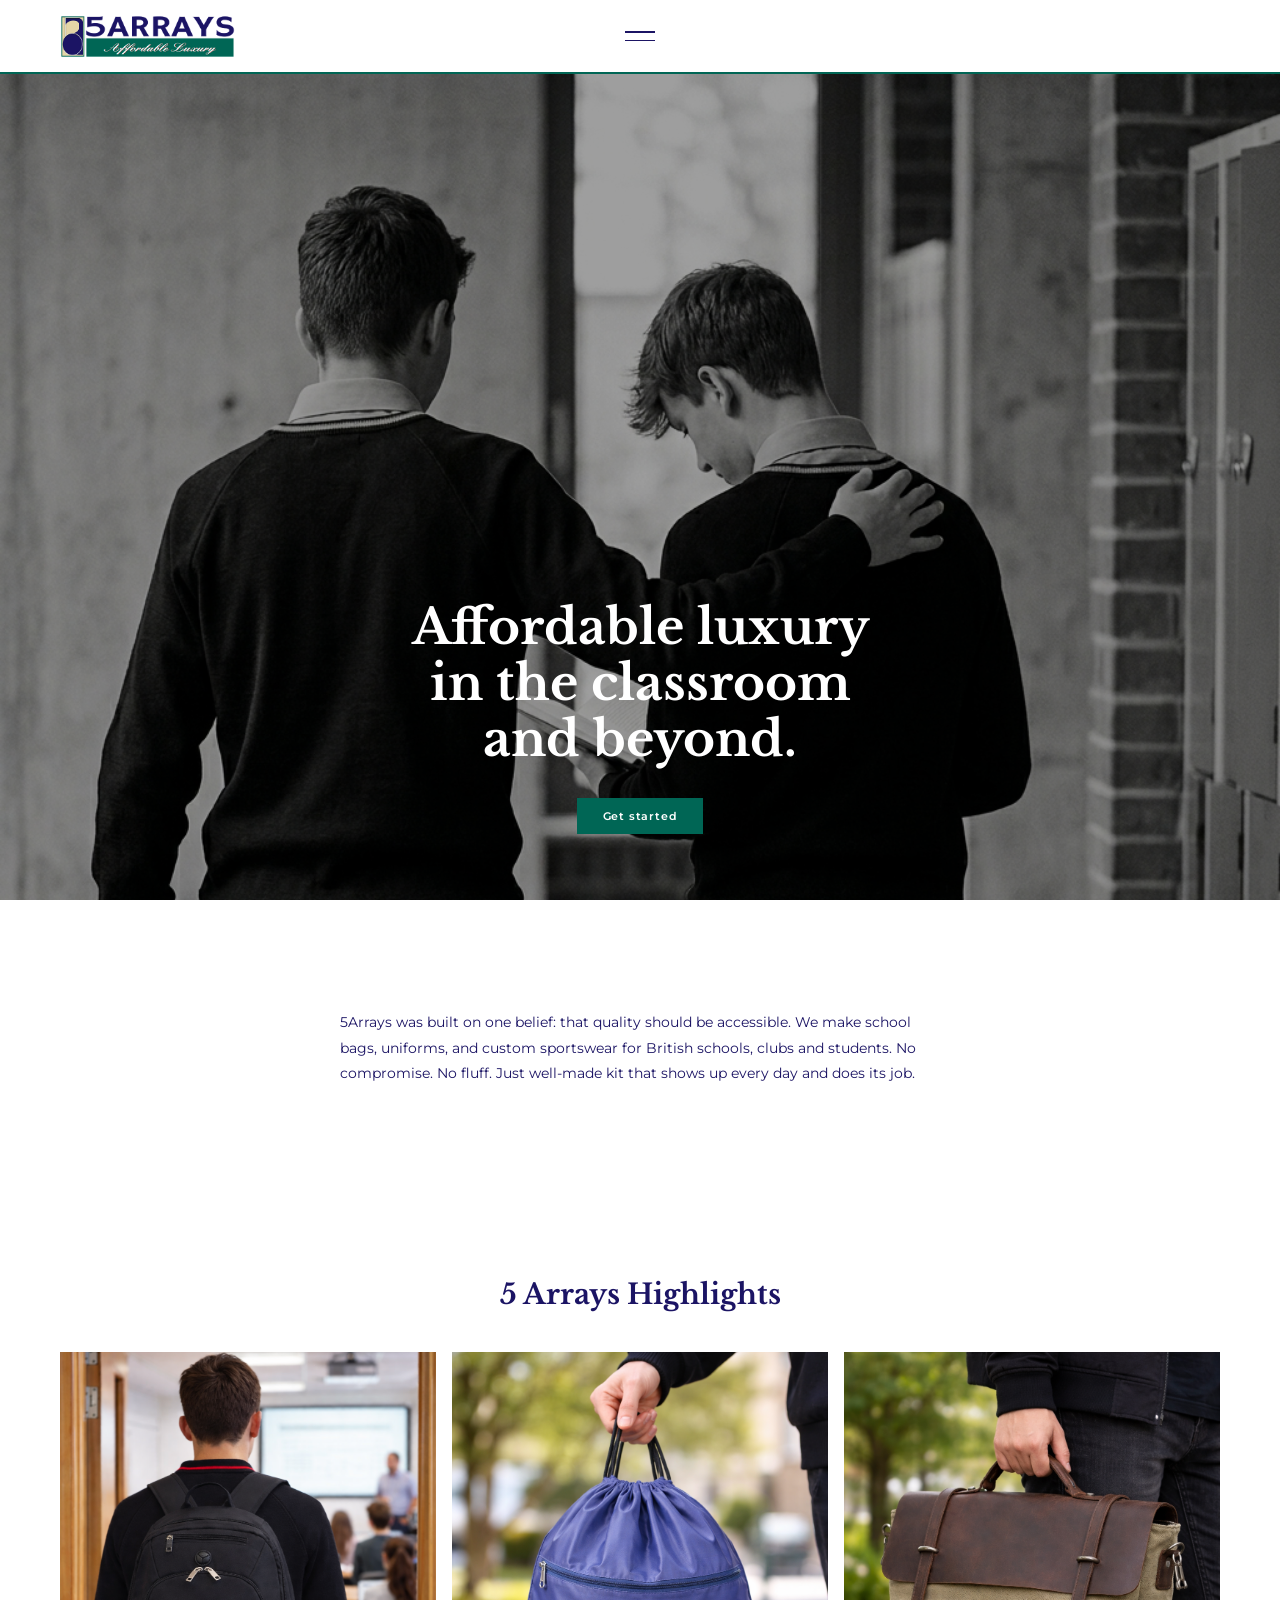
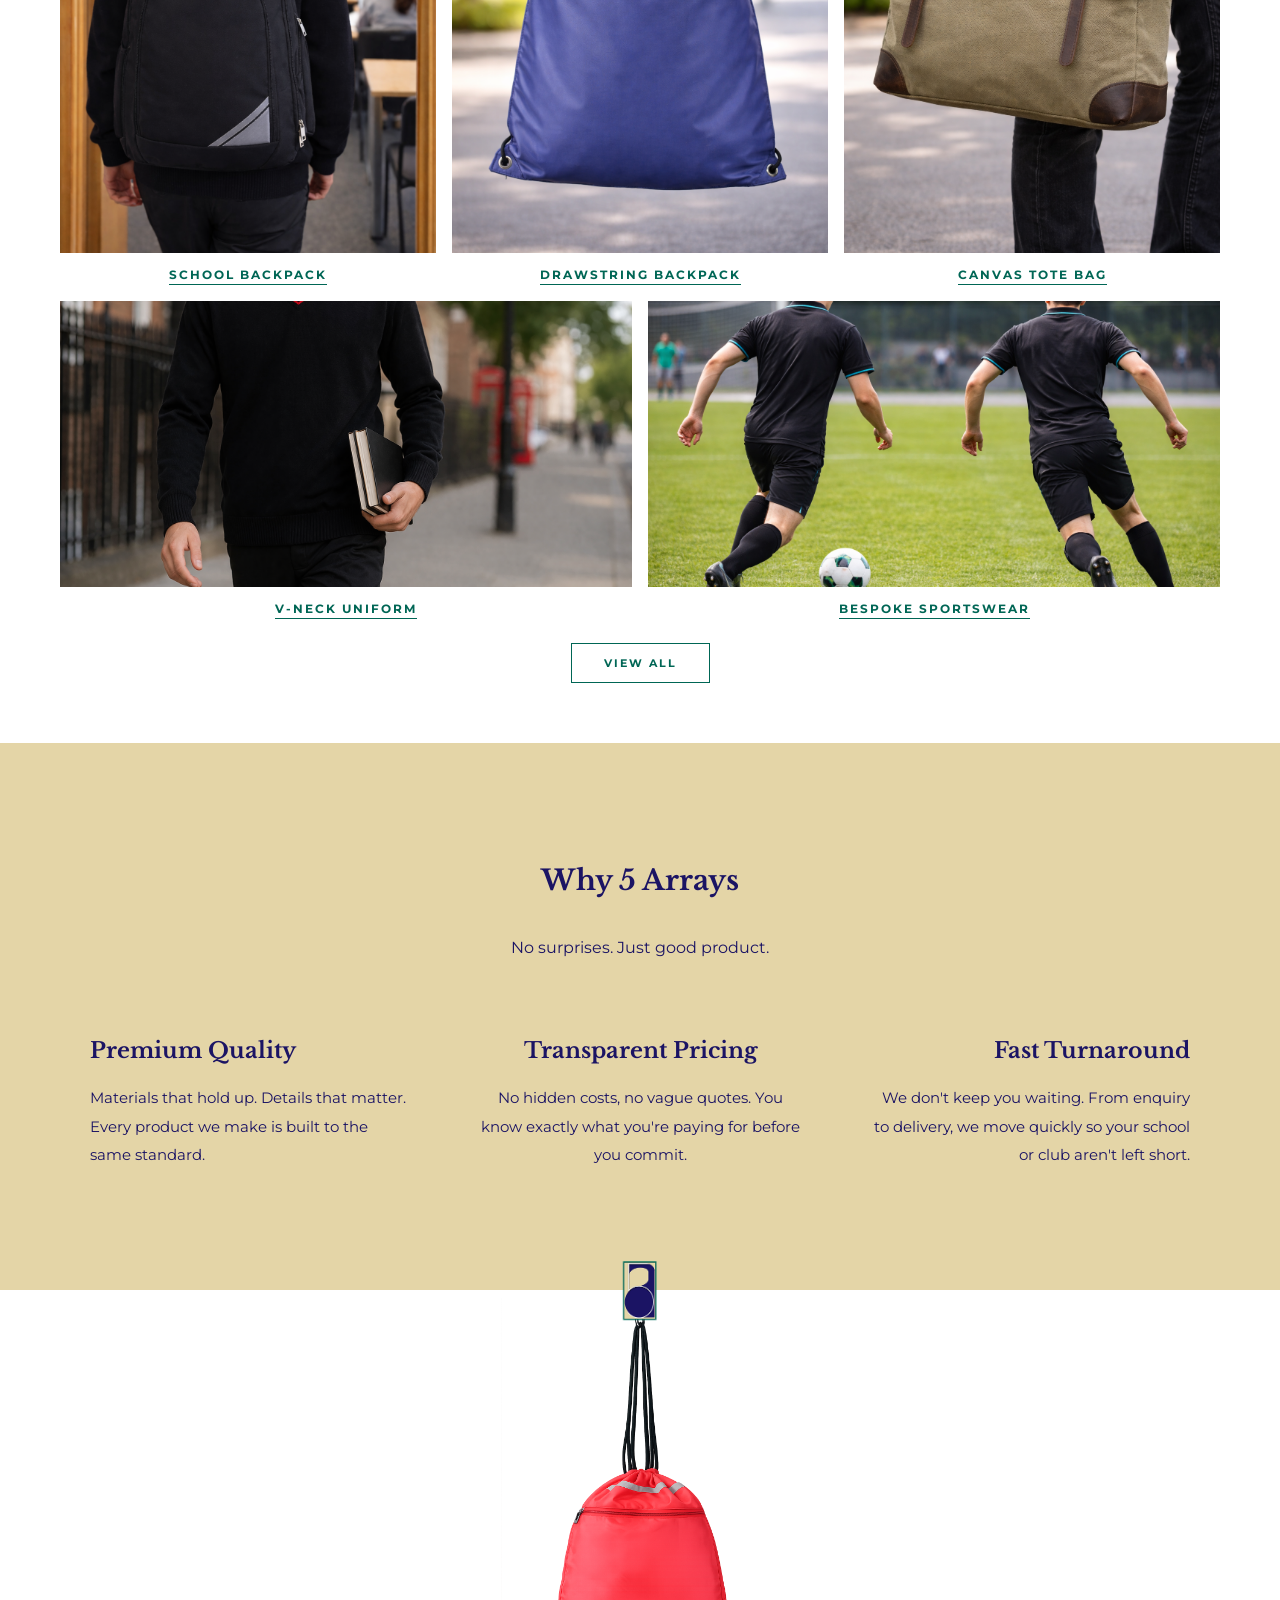
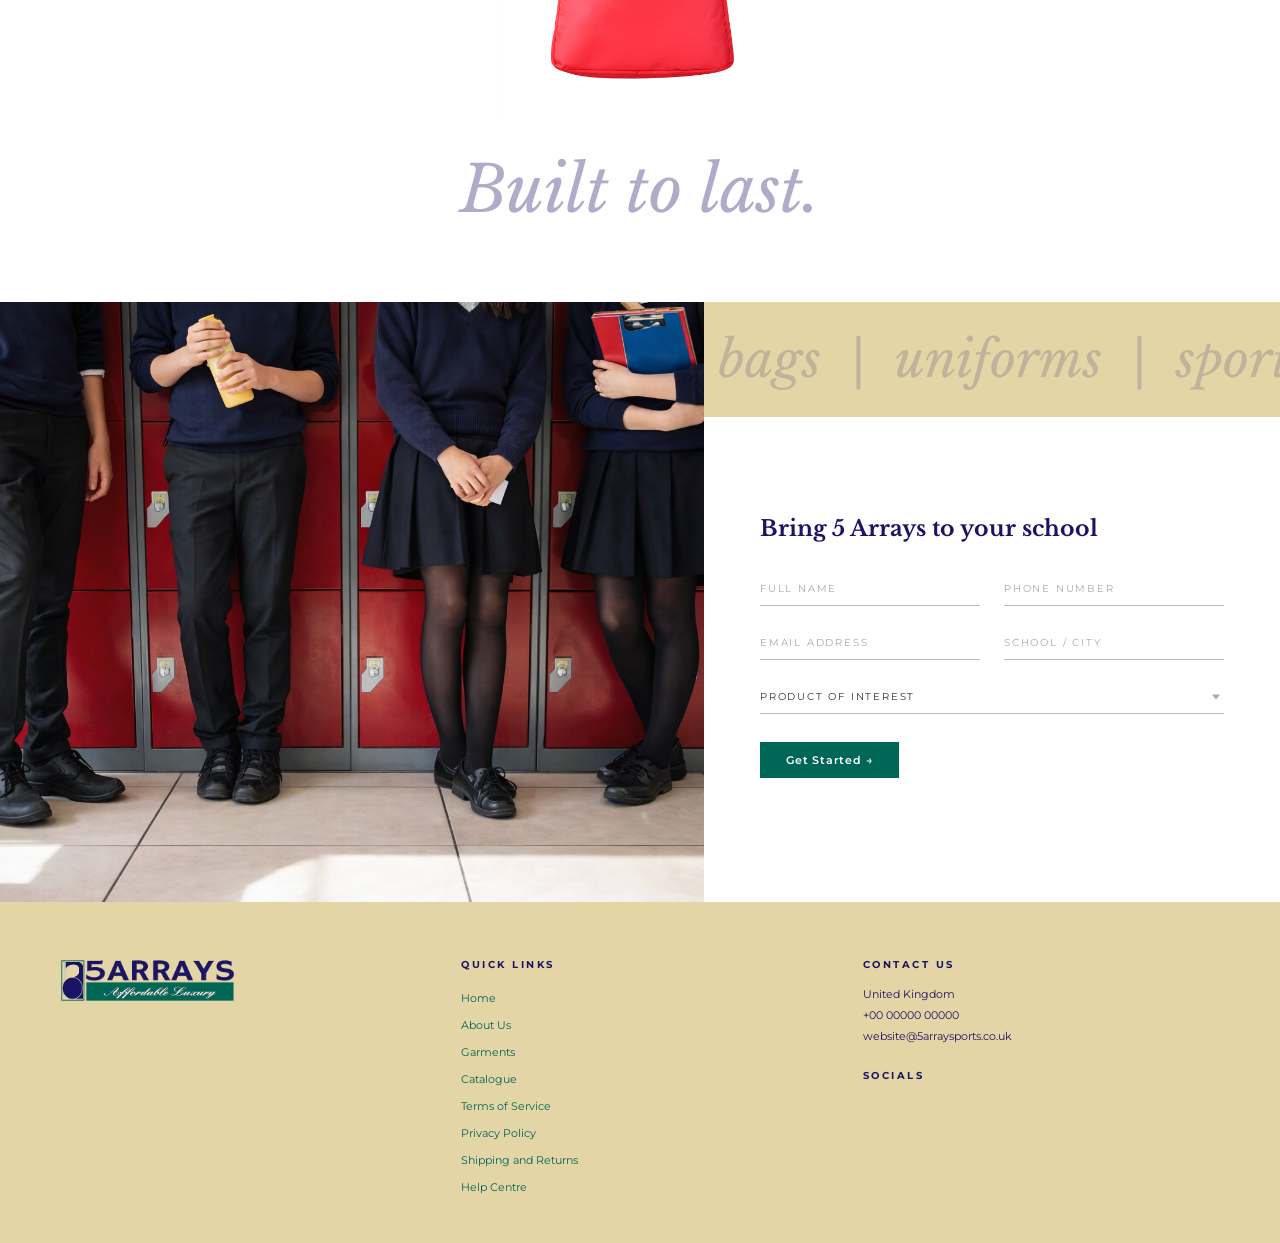
==== commit 04045bc0: "Add enquiry overlay with glass effect, pre-selected product, and expanded homepage form - Glass-effe" ====
--- a/index.html
+++ b/index.html
@@ -10,6 +10,7 @@
   <link href="https://fonts.googleapis.com/css2?family=Libre+Baskerville:ital,wght@0,400;0,700;1,400&family=Montserrat:wght@300;400;500;600;700&display=swap" rel="stylesheet">
   <link rel="stylesheet" href="css/global.css">
   <link rel="stylesheet" href="css/home.css">
+  <link rel="stylesheet" href="css/enquiry-overlay.css">
 </head>
 <body>
 
@@ -175,11 +176,42 @@
 
       <div class="school-form-area">
         <h2>Bring 5 Arrays to your school</h2>
-        <form class="school-form" onsubmit="return false;">
-          <input class="field" type="text"  placeholder="Name">
-          <input class="field" type="text"  placeholder="School">
-          <input class="field" type="email" placeholder="Email Address">
-          <button type="submit" class="btn btn-green">Get Started &rarr;</button>
+        <form class="school-form" id="homeEnqForm" novalidate>
+          <div class="school-form-row">
+            <input class="field" type="text"  name="name"     placeholder="Full Name"       required>
+            <input class="field" type="tel"   name="phone"    placeholder="Phone Number"    required>
+          </div>
+          <div class="school-form-row">
+            <input class="field" type="email" name="email"    placeholder="Email Address"   required>
+            <input class="field" type="text"  name="location" placeholder="School / City"   required>
+          </div>
+          <div class="school-form-select-wrap">
+            <select class="field" name="product" required>
+              <option value="" disabled selected>Product of Interest</option>
+              <optgroup label="Bags">
+                <option value="School Backpack">School Backpack</option>
+                <option value="Drawstring Backpack">Drawstring Backpack</option>
+                <option value="Canvas Tote Bag">Canvas Tote Bag</option>
+                <option value="Canvas Backpack Rolltop Carry">Canvas Backpack Rolltop Carry</option>
+                <option value="Canvas Briefcase Daily Carry">Canvas Briefcase Daily Carry</option>
+                <option value="Canvas Satchel Classic Carry">Canvas Satchel Classic Carry</option>
+              </optgroup>
+              <optgroup label="Uniforms">
+                <option value="School Uniform">School Uniform</option>
+                <option value="V-Neck Uniform">V-Neck Uniform</option>
+                <option value="Custom / Bespoke Uniform">Custom / Bespoke Uniform</option>
+              </optgroup>
+              <optgroup label="Sportswear">
+                <option value="Bespoke Sportswear">Bespoke Sportswear</option>
+                <option value="Training Kit">Training Kit</option>
+                <option value="Custom Sports Kit">Custom Sports Kit</option>
+              </optgroup>
+              <option value="Other / General Enquiry">Other / General Enquiry</option>
+            </select>
+            <span class="school-form-arrow" aria-hidden="true"></span>
+          </div>
+          <button type="submit" class="btn btn-green" id="homeEnqBtn">Get Started &rarr;</button>
+          <p class="school-form-status" id="homeEnqStatus" aria-live="polite"></p>
         </form>
       </div>
 
@@ -224,6 +256,7 @@
   </footer>
 
   <script src="js/main.js"></script>
+  <script src="js/enquiry-overlay.js"></script>
 
 </body>
 </html>
--- a/css/home.css
+++ b/css/home.css
@@ -321,6 +321,49 @@
 .school-form .field::placeholder { color: #aaa; }
 
 .school-form .btn { margin-top: 8px; }
+
+.school-form-row {
+  display: grid;
+  grid-template-columns: 1fr 1fr;
+  gap: 0 24px;
+}
+
+.school-form-select-wrap {
+  position: relative;
+  margin-bottom: 20px;
+}
+
+.school-form-select-wrap select.field {
+  margin-bottom: 0;
+  cursor: pointer;
+  padding-right: 28px;
+  appearance: none;
+  -webkit-appearance: none;
+}
+
+.school-form-arrow {
+  position: absolute;
+  right: 4px;
+  top: 50%;
+  transform: translateY(-50%);
+  width: 0;
+  height: 0;
+  border-left: 4px solid transparent;
+  border-right: 4px solid transparent;
+  border-top: 5px solid #aaa;
+  pointer-events: none;
+}
+
+.school-form-status {
+  font-family: 'Montserrat', sans-serif;
+  font-size: 11px;
+  font-weight: 600;
+  margin-top: 10px;
+  min-height: 16px;
+  color: var(--green);
+}
+
+.school-form-status.error { color: #c0392b; }
 
 
 /* ════════════════════════════════════════
--- a/css/enquiry-overlay.css
+++ b/css/enquiry-overlay.css
@@ -0,0 +1,202 @@
+/* ============================================================
+   ENQUIRY-OVERLAY.CSS — shared across all pages
+   Glass-effect backdrop · Slide-up panel · Form
+   ============================================================ */
+
+.enq-overlay {
+  position: fixed;
+  inset: 0;
+  z-index: 900;
+  pointer-events: none;
+  visibility: hidden;
+}
+
+.enq-overlay.is-open {
+  pointer-events: all;
+  visibility: visible;
+}
+
+/* Glass backdrop */
+.enq-backdrop {
+  position: absolute;
+  inset: 0;
+  background: rgba(27, 20, 100, 0.35);
+  backdrop-filter: blur(10px);
+  -webkit-backdrop-filter: blur(10px);
+  opacity: 0;
+  transition: opacity 0.4s ease;
+}
+
+.enq-overlay.is-open .enq-backdrop { opacity: 1; }
+
+/* Panel */
+.enq-panel {
+  position: absolute;
+  bottom: 0;
+  left: 50%;
+  transform: translateX(-50%) translateY(100%);
+  width: 100%;
+  max-width: 680px;
+  max-height: 90vh;
+  overflow-y: auto;
+  background: #fff;
+  padding: 36px 40px 40px;
+  transition: transform 0.5s cubic-bezier(0.76, 0, 0.24, 1);
+}
+
+.enq-overlay.is-open .enq-panel {
+  transform: translateX(-50%) translateY(0);
+}
+
+/* Header row */
+.enq-header {
+  display: flex;
+  justify-content: space-between;
+  align-items: flex-start;
+  margin-bottom: 24px;
+}
+
+.enq-title {
+  font-family: 'Libre Baskerville', serif;
+  font-size: 22px;
+  font-weight: 700;
+  color: var(--blue);
+  line-height: 1.2;
+}
+
+.enq-close {
+  background: none;
+  border: none;
+  cursor: pointer;
+  font-family: 'Montserrat', sans-serif;
+  font-size: 10px;
+  font-weight: 700;
+  letter-spacing: 2.5px;
+  text-transform: uppercase;
+  color: var(--blue);
+  padding: 4px 0;
+  transition: color 0.2s;
+  flex-shrink: 0;
+  margin-top: 4px;
+}
+
+.enq-close:hover { color: var(--green); }
+
+/* Form */
+.enq-form {
+  display: flex;
+  flex-direction: column;
+  gap: 14px;
+}
+
+.enq-row {
+  display: grid;
+  grid-template-columns: 1fr 1fr;
+  gap: 14px;
+}
+
+.enq-group {
+  display: flex;
+  flex-direction: column;
+  gap: 5px;
+}
+
+.enq-group label {
+  font-family: 'Montserrat', sans-serif;
+  font-size: 10px;
+  font-weight: 700;
+  letter-spacing: 1.8px;
+  text-transform: uppercase;
+  color: var(--blue);
+}
+
+.enq-group input,
+.enq-group select,
+.enq-group textarea {
+  font-family: 'Montserrat', sans-serif;
+  font-size: 13px;
+  color: #333;
+  background: #f7f7f5;
+  border: 1px solid #ddd;
+  padding: 9px 13px;
+  outline: none;
+  width: 100%;
+  appearance: none;
+  -webkit-appearance: none;
+  border-radius: 0;
+  transition: border-color 0.2s, background 0.2s;
+}
+
+.enq-group input::placeholder,
+.enq-group textarea::placeholder { color: #bbb; }
+
+.enq-group input:focus,
+.enq-group select:focus,
+.enq-group textarea:focus {
+  border-color: var(--green);
+  background: #fff;
+}
+
+.enq-group input.error,
+.enq-group select.error,
+.enq-group textarea.error { border-color: #c0392b; }
+
+.enq-select-wrap { position: relative; }
+
+.enq-select-wrap select { padding-right: 36px; cursor: pointer; }
+
+.enq-select-arrow {
+  position: absolute;
+  right: 14px;
+  top: 50%;
+  transform: translateY(-50%);
+  width: 0;
+  height: 0;
+  border-left: 5px solid transparent;
+  border-right: 5px solid transparent;
+  border-top: 6px solid var(--blue);
+  pointer-events: none;
+}
+
+.enq-group textarea {
+  resize: vertical;
+  min-height: 70px;
+}
+
+.enq-optional {
+  font-weight: 400;
+  letter-spacing: 0;
+  text-transform: none;
+  font-size: 10px;
+  color: #aaa;
+}
+
+.enq-actions {
+  display: flex;
+  align-items: center;
+  gap: 20px;
+  flex-wrap: wrap;
+}
+
+.enq-note {
+  font-family: 'Montserrat', sans-serif;
+  font-size: 10px;
+  color: #999 !important;
+}
+
+.enq-status {
+  font-family: 'Montserrat', sans-serif;
+  font-size: 12px;
+  font-weight: 600;
+  min-height: 16px;
+}
+
+.enq-status.success { color: var(--green); }
+.enq-status.error   { color: #c0392b; }
+
+/* Responsive */
+@media (max-width: 768px) {
+  .enq-panel { padding: 28px 20px 32px; max-height: 95vh; }
+  .enq-row   { grid-template-columns: 1fr; }
+  .enq-actions { flex-direction: column; align-items: flex-start; gap: 10px; }
+}
